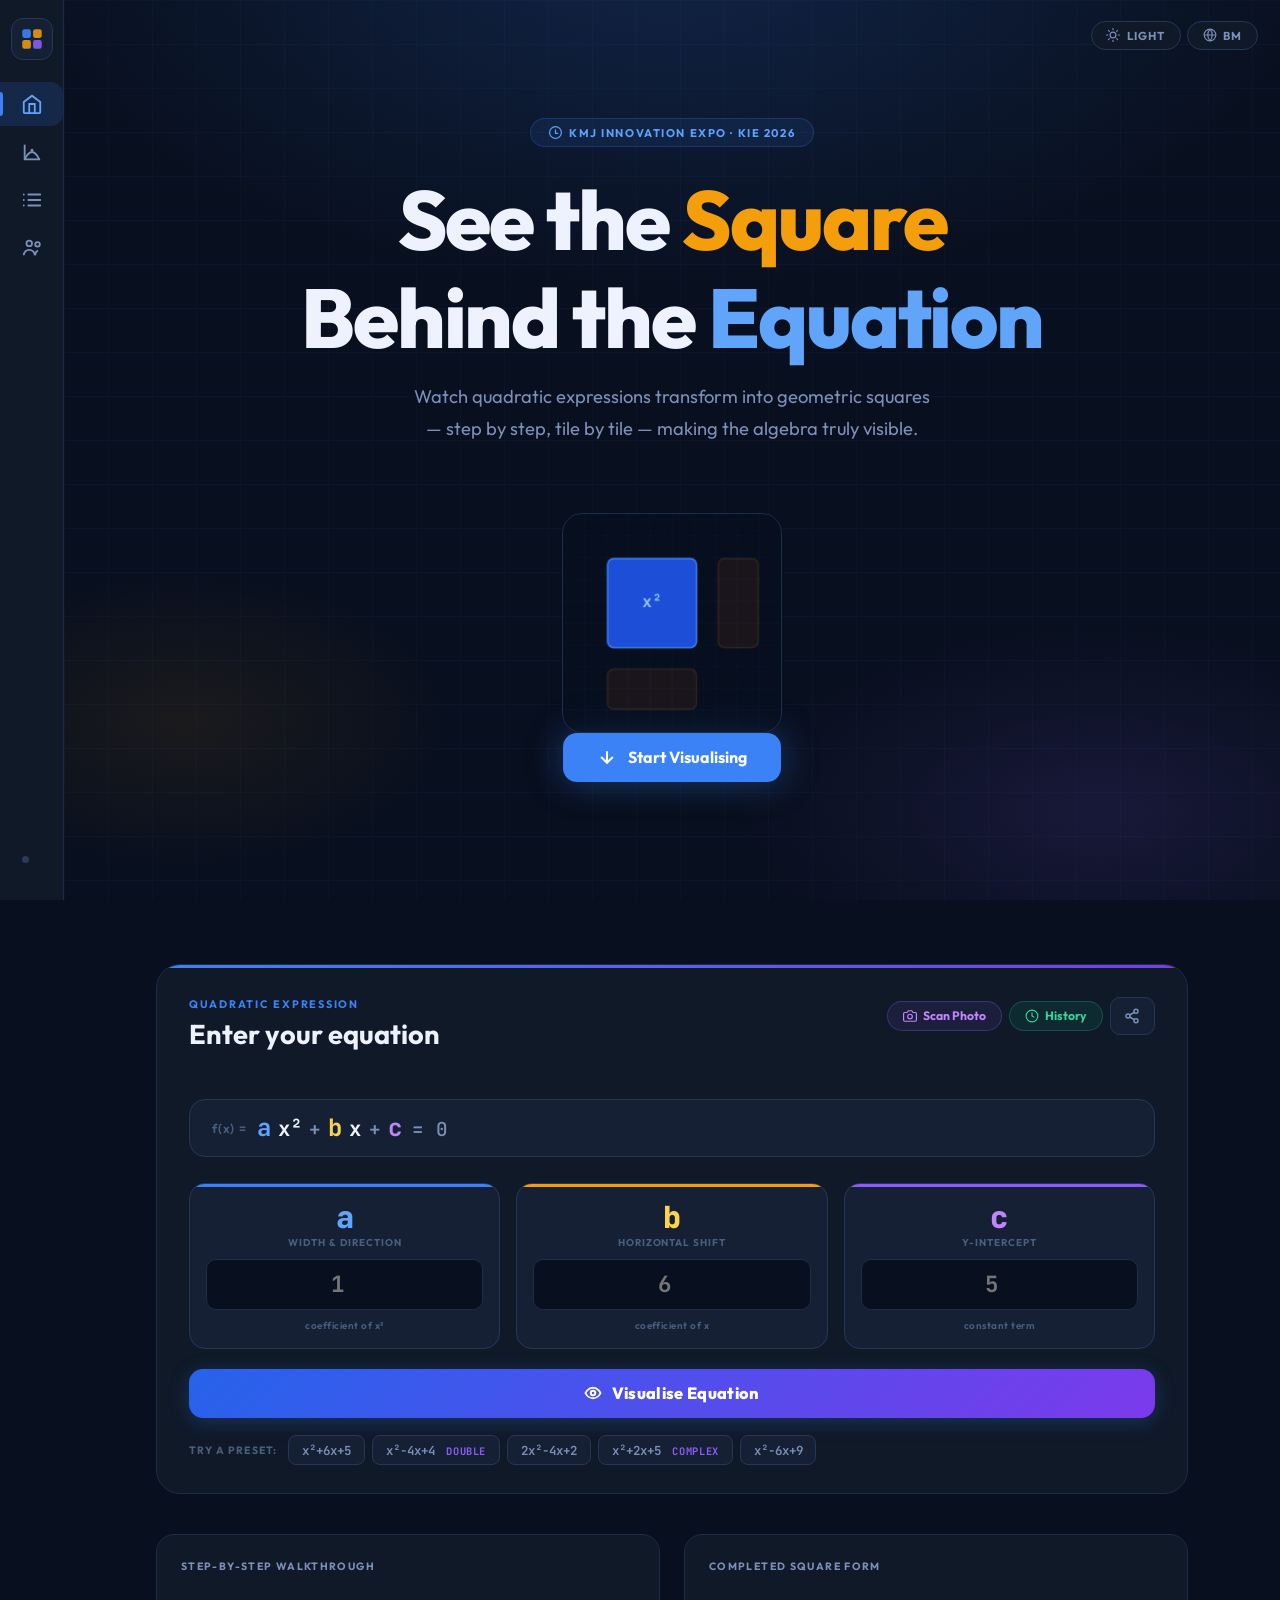
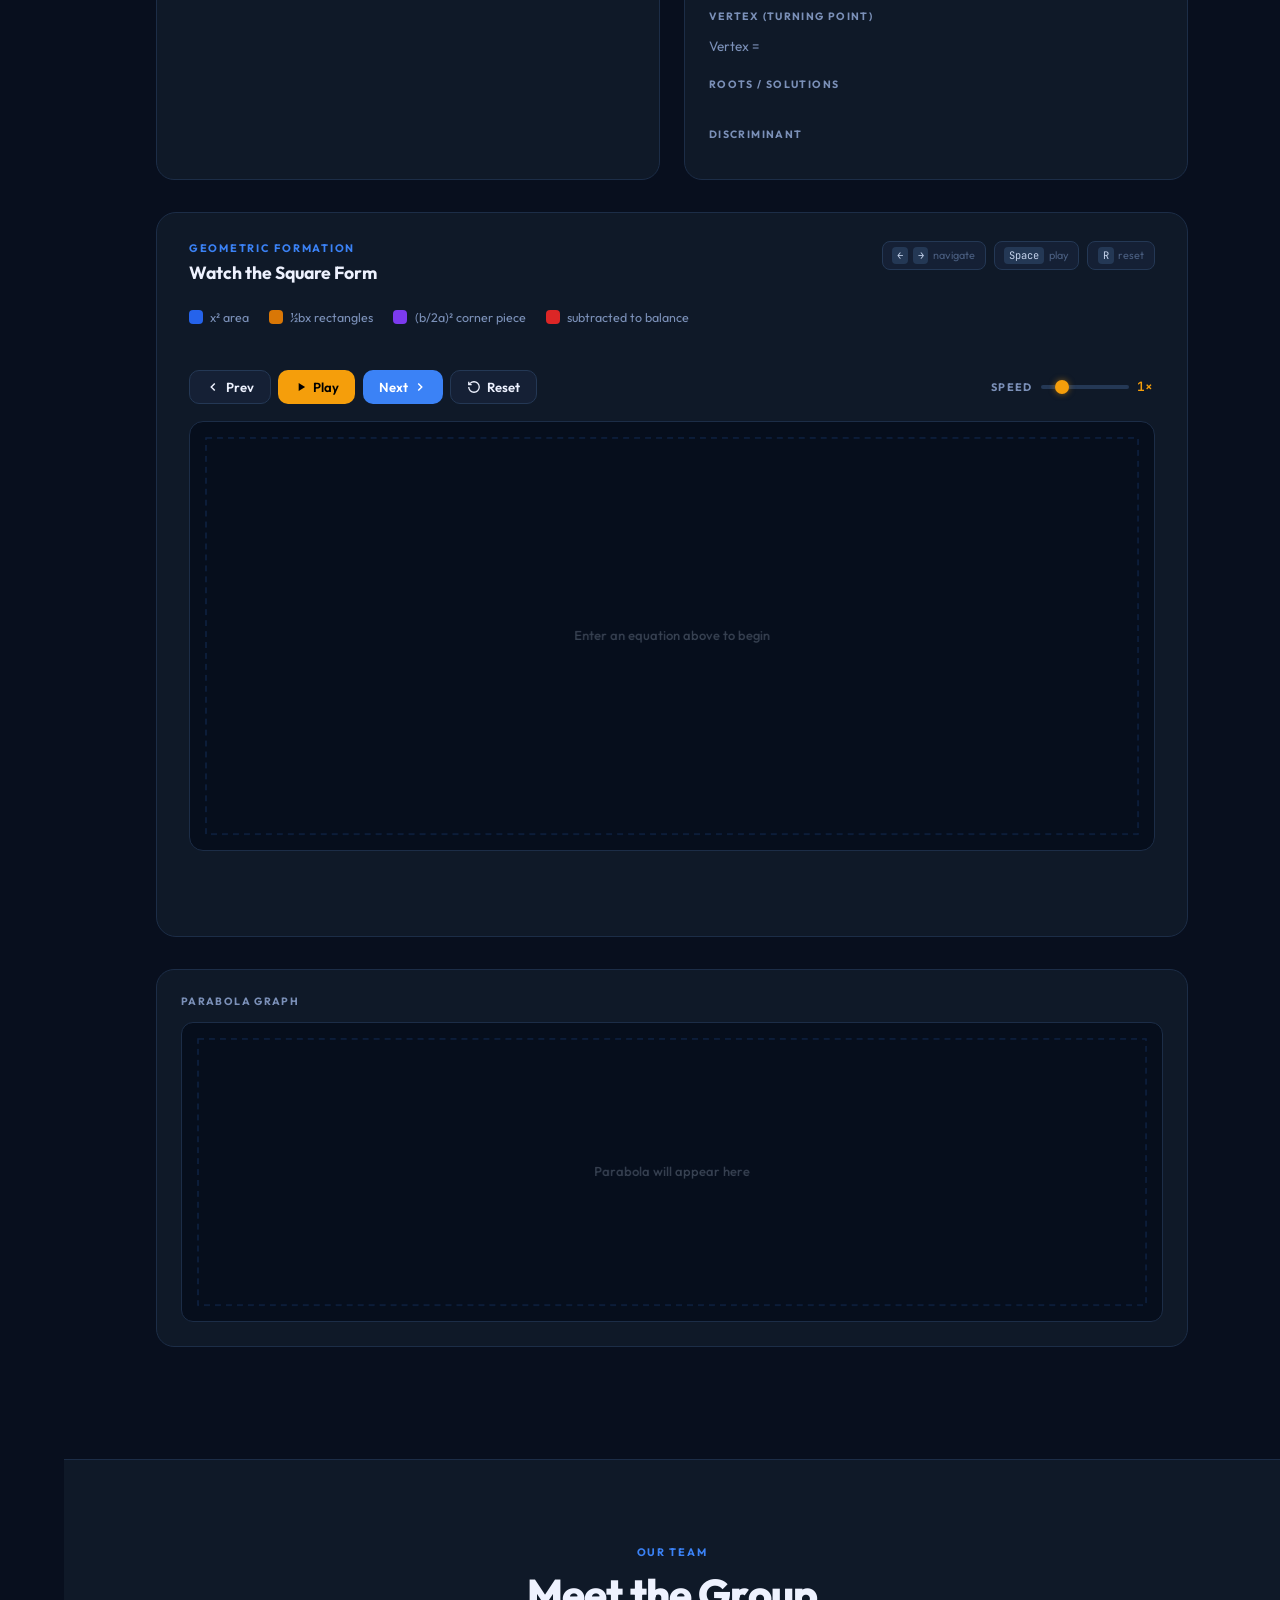
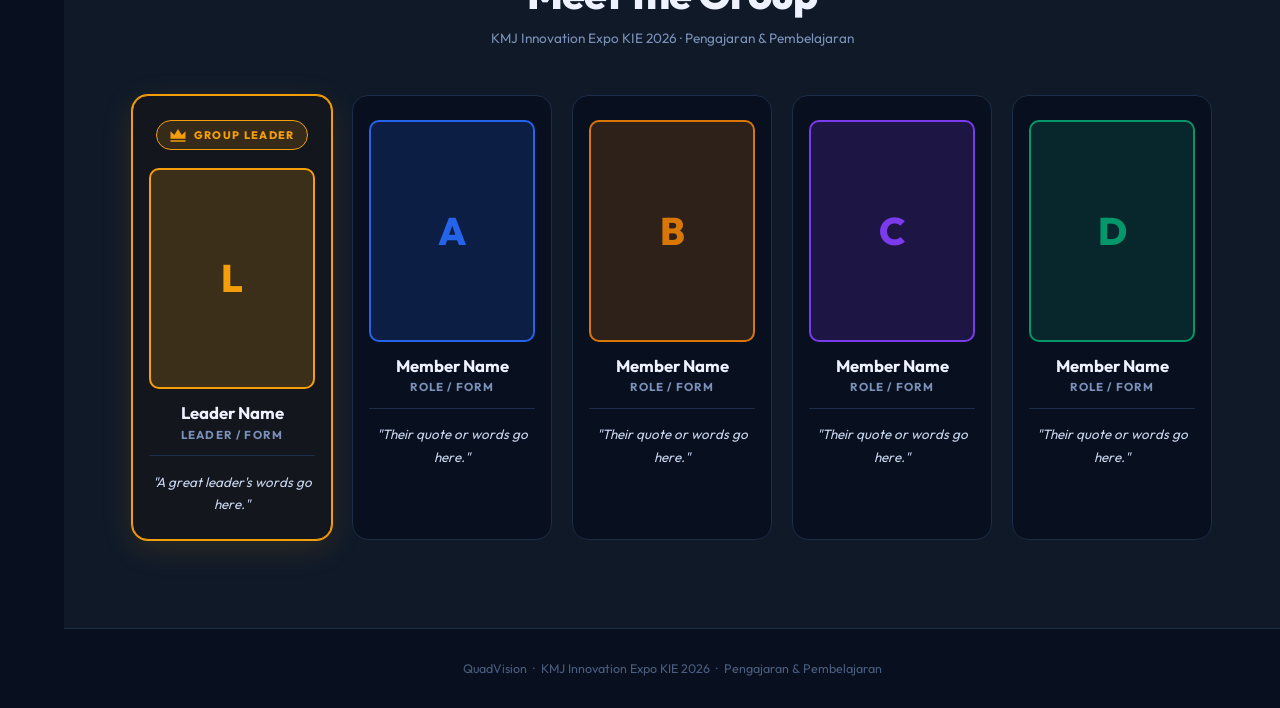
==== index.html @ 90564bf9 "Add files via upload" ====
<!DOCTYPE html>
<html lang="en">
<head>
  <meta charset="UTF-8" />
  <meta name="viewport" content="width=device-width, initial-scale=1.0" />
  <title>QuadVision – Completing the Square</title>
  <link rel="icon" href="images/favicon.svg" />
  <link rel="preconnect" href="https://fonts.googleapis.com" />
  <link rel="preconnect" href="https://fonts.gstatic.com" crossorigin />
  <link href="https://fonts.googleapis.com/css2?family=Outfit:wght@300;400;500;600;700;800&family=JetBrains+Mono:wght@400;600&display=swap" rel="stylesheet" />
  <link rel="stylesheet" href="style.css" />
</head>
<body>

  <!-- SIDEBAR -->
  <nav class="sidebar" id="sidebar">
    <div class="sidebar-brand">
      <svg viewBox="0 0 24 24" fill="none" width="26" height="26">
        <rect x="3" y="3" width="8" height="8" rx="2" fill="var(--blue)" opacity=".9"/>
        <rect x="13" y="3" width="8" height="8" rx="2" fill="var(--amber)" opacity=".85"/>
        <rect x="3" y="13" width="8" height="8" rx="2" fill="var(--amber)" opacity=".85"/>
        <rect x="13" y="13" width="8" height="8" rx="2" fill="var(--purple)" opacity=".9"/>
      </svg>
      <span class="sidebar-brand-name">QuadVision</span>
    </div>
    <ul class="sidebar-nav">
      <li class="sidebar-item active" id="sNav-home" onclick="sidebarScrollTo('hero', this)">
        <svg class="sidebar-icon" viewBox="0 0 24 24" fill="none" stroke="currentColor" stroke-width="2" width="22" height="22"><path d="M3 9.75L12 3l9 6.75V21a1 1 0 01-1 1H4a1 1 0 01-1-1V9.75z"/><path d="M9 22V12h6v10"/></svg>
        <span class="sidebar-label" data-en="Home" data-ms="Laman Utama">Home</span>
      </li>
      <li class="sidebar-item" id="sNav-app" onclick="sidebarScrollTo('appSection', this)">
        <svg class="sidebar-icon" viewBox="0 0 24 24" fill="none" stroke="currentColor" stroke-width="2" width="22" height="22"><path d="M4 20 Q12 4 20 20" stroke-linecap="round"/><circle cx="12" cy="10" r="1.5" fill="currentColor" stroke="none"/><line x1="4" y1="20" x2="20" y2="20"/><line x1="4" y1="4" x2="4" y2="20"/></svg>
        <span class="sidebar-label" data-en="Visualiser" data-ms="Penggambar">Visualiser</span>
      </li>
      <li class="sidebar-item" id="sNav-steps" onclick="sidebarScrollTo('resultsSection', this)">
        <svg class="sidebar-icon" viewBox="0 0 24 24" fill="none" stroke="currentColor" stroke-width="2" width="22" height="22"><path d="M8 6h13M8 12h13M8 18h13M3 6h.01M3 12h.01M3 18h.01" stroke-linecap="round"/></svg>
        <span class="sidebar-label" data-en="Steps" data-ms="Langkah">Steps</span>
      </li>
      <li class="sidebar-item" id="sNav-team" onclick="sidebarScrollTo('teamSection', this)">
        <svg class="sidebar-icon" viewBox="0 0 24 24" fill="none" stroke="currentColor" stroke-width="2" width="22" height="22"><circle cx="9" cy="7" r="3"/><path d="M3 20c0-3.3 2.7-6 6-6s6 2.7 6 6"/><circle cx="18" cy="8" r="2.5"/><path d="M15.5 20c0-2.5 1.1-4.5 3-5.3"/></svg>
        <span class="sidebar-label" data-en="Team" data-ms="Pasukan">Team</span>
      </li>
    </ul>
    <div class="sidebar-bottom">
      <div class="sidebar-kie">
        <span class="sidebar-kie-dot"></span>
        <span class="sidebar-label sidebar-kie-label">KIE 2026</span>
      </div>
    </div>
  </nav>

  <!-- HERO -->
  <section class="hero" id="hero">
    <div class="hero-bg"></div>
    <div class="grid-overlay"></div>

    <span class="hero-badge">
      <svg viewBox="0 0 16 16" fill="currentColor" width="13" height="13"><path d="M8 1.5a6.5 6.5 0 100 13 6.5 6.5 0 000-13zM0 8a8 8 0 1116 0A8 8 0 010 8z"/><path d="M8 4a.75.75 0 01.75.75v3.5h2a.75.75 0 010 1.5H7.25V4.75A.75.75 0 018 4z"/></svg>
      KMJ Innovation Expo &#xB7; KIE 2026
    </span>

    <div class="hero-topbar">
      <button class="hero-topbar-btn" id="themeToggle" onclick="toggleTheme()" title="Toggle theme">
        <svg id="themeIcon" viewBox="0 0 24 24" fill="none" stroke="currentColor" stroke-width="2" width="14" height="14"><circle cx="12" cy="12" r="5"/><path d="M12 1v2M12 21v2M4.22 4.22l1.42 1.42M18.36 18.36l1.42 1.42M1 12h2M21 12h2M4.22 19.78l1.42-1.42M18.36 5.64l1.42-1.42" stroke-linecap="round"/></svg>
        <span id="themeLabel">Light</span>
      </button>
      <button class="hero-topbar-btn lang-toggle" id="langToggle">
        <svg viewBox="0 0 24 24" fill="none" stroke="currentColor" stroke-width="2" width="14" height="14"><path d="M12 2a10 10 0 110 20A10 10 0 0112 2z"/><path d="M2 12h20M12 2a15 15 0 010 20M12 2a15 15 0 000 20"/></svg>
        <span id="langLabel">BM</span>
      </button>
    </div>

    <!-- Title — JS will type this out -->
    <h1 id="heroTitle" aria-label="See the Square Behind the Equation">
      <span class="hero-line">See the <span class="accent" id="heroWord1">Square</span></span>
      <span class="hero-line hero-line-2">Behind the <span class="accent2" id="heroWord2">Equation</span></span>
    </h1>

    <p id="heroPara" data-en="Watch quadratic expressions transform into geometric squares — step by step, tile by tile — making the algebra truly visible." data-ms="Saksikan ungkapan kuadratik berubah menjadi segiempat geometri — langkah demi langkah, jubin demi jubin — menjadikan algebra benar-benar kelihatan.">Watch quadratic expressions transform into geometric squares — step by step, tile by tile — making the algebra truly visible.</p>

    <canvas id="heroCanvas" aria-hidden="true"></canvas>

    <button class="hero-cta" onclick="document.getElementById('appSection').scrollIntoView({behavior:'smooth'})">
      <svg viewBox="0 0 24 24" fill="none" stroke="currentColor" stroke-width="2.5" width="20" height="20"><path d="M12 5v14M5 12l7 7 7-7"/></svg>
      <span data-en="Start Visualising" data-ms="Mula Menggambar">Start Visualising</span>
    </button>
  </section>

  <!-- APP -->
  <main class="app" id="appSection">

    <!-- INPUT PANEL -->
    <div class="input-panel reveal" id="inputPanel">

      <!-- top row: label + action buttons -->
      <div class="ip-toprow">
        <div>
          <div class="section-label" data-en="Quadratic Expression" data-ms="Ungkapan Kuadratik">Quadratic Expression</div>
          <div class="section-title" data-en="Enter your equation" data-ms="Masukkan persamaan anda">Enter your equation</div>
        </div>
        <div class="ip-toprow-btns">
          <button class="ip-scan-btn" id="scanPhotoBtn" onclick="togglePhotoSection()" title="Scan equation from a photo">
            <svg viewBox="0 0 24 24" fill="none" stroke="currentColor" stroke-width="2" width="14" height="14"><path d="M23 19a2 2 0 01-2 2H3a2 2 0 01-2-2V8a2 2 0 012-2h4l2-3h6l2 3h4a2 2 0 012 2z"/><circle cx="12" cy="13" r="4"/></svg>
            <span data-en="Scan Photo" data-ms="Imbas Foto">Scan Photo</span>
          </button>
          <button class="ip-hist-btn" id="historyBtn" onclick="toggleHistoryPanel()" title="View equation history">
            <svg viewBox="0 0 24 24" fill="none" stroke="currentColor" stroke-width="2" width="14" height="14"><circle cx="12" cy="12" r="10"/><polyline points="12 6 12 12 16 14"/></svg>
            <span data-en="History" data-ms="Sejarah">History</span>
          </button>
          <button class="btn-share" id="btnShare" title="Share equation">
            <svg viewBox="0 0 24 24" fill="none" stroke="currentColor" stroke-width="2.2" width="16" height="16"><circle cx="18" cy="5" r="3"/><circle cx="6" cy="12" r="3"/><circle cx="18" cy="19" r="3"/><line x1="8.59" y1="13.51" x2="15.42" y2="17.49"/><line x1="15.41" y1="6.51" x2="8.59" y2="10.49"/></svg>
          </button>
        </div>
      </div>

      <!-- live equation display -->
      <div class="eq-live">
        <span class="eq-live-label">f(x) =</span>
        <span class="eq-val-a" id="eqValA">a</span><span class="eq-mono">x&#xB2;</span>
        <span class="eq-op" id="eqOpB">+</span>
        <span class="eq-val-b" id="eqValB">b</span><span class="eq-mono">x</span>
        <span class="eq-op" id="eqOpC">+</span>
        <span class="eq-val-c" id="eqValC">c</span>
        <span class="eq-live-zero">= 0</span>
      </div>

      <!-- three coefficient cards -->
      <div class="coeff-cards">

        <div class="coeff-card coeff-card-a">
          <div class="cc-top">
            <span class="cc-letter">a</span>
            <span class="cc-role" data-en="Width &amp; direction" data-ms="Lebar &amp; arah">Width &amp; direction</span>
          </div>
          <input type="number" id="coeff-a" placeholder="1" step="1" min="-20" max="20" />
          <div class="cc-term">coefficient of x&#xB2;</div>
        </div>

        <div class="coeff-card coeff-card-b">
          <div class="cc-top">
            <span class="cc-letter">b</span>
            <span class="cc-role" data-en="Horizontal shift" data-ms="Anjakan mendatar">Horizontal shift</span>
          </div>
          <input type="number" id="coeff-b" placeholder="6" step="1" min="-20" max="20" />
          <div class="cc-term">coefficient of x</div>
        </div>

        <div class="coeff-card coeff-card-c">
          <div class="cc-top">
            <span class="cc-letter">c</span>
            <span class="cc-role" data-en="Y-intercept" data-ms="Pintasan-y">Y-intercept</span>
          </div>
          <input type="number" id="coeff-c" placeholder="5" step="1" min="-50" max="50" />
          <div class="cc-term">constant term</div>
        </div>

      </div>

      <!-- photo scan section (toggled) -->
      <div class="photo-section hidden" id="photoSection">
        <div class="photo-or">
          <div class="photo-or-line"></div>
          <span data-en="or scan from a photo" data-ms="atau imbas dari foto">or scan from a photo</span>
          <div class="photo-or-line"></div>
        </div>

        <div class="photo-zone" id="photoZone">
          <input type="file" id="photoFileInput" accept="image/*" style="display:none">

          <!-- idle -->
          <div class="pz-idle" id="pzIdle">
            <svg class="pz-cam-icon" viewBox="0 0 24 24" fill="none" stroke="currentColor" stroke-width="1.4" width="40" height="40">
              <path d="M23 19a2 2 0 01-2 2H3a2 2 0 01-2-2V8a2 2 0 012-2h4l2-3h6l2 3h4a2 2 0 012 2z"/>
              <circle cx="12" cy="13" r="4"/>
            </svg>
            <p class="pz-title" data-en="Drop an equation image here" data-ms="Lepaskan imej persamaan di sini">Drop an equation image here</p>
            <p class="pz-sub" data-en="Handwritten or printed — we'll extract the numbers" data-ms="Tulisan tangan atau cetak — kami ekstrak nombor">Handwritten or printed — we'll extract the numbers</p>
            <button class="pz-browse-btn" onclick="document.getElementById('photoFileInput').click()" data-en="Choose a file" data-ms="Pilih fail">Choose a file</button>
            <p class="pz-formats">PNG &middot; JPG &middot; WEBP &middot; max 10 MB</p>
          </div>

          <!-- processing -->
          <div class="pz-processing hidden" id="pzProcessing">
            <img class="pz-thumb" id="pzThumb" src="" alt="equation image">
            <div class="pz-proc-info">
              <div class="pz-spinner"></div>
              <span class="pz-proc-label" id="pzProcLabel">Reading equation&hellip;</span>
              <span class="pz-proc-sub" id="pzProcSub">Loading OCR engine (first use ~10 MB)</span>
            </div>
          </div>

          <!-- done -->
          <div class="pz-done hidden" id="pzDone">
            <img class="pz-thumb" id="pzDoneThumb" src="" alt="equation image">
            <div class="pz-done-info">
              <div class="pz-ocr-label" data-en="Detected text" data-ms="Teks dikesan">Detected text</div>
              <div class="pz-ocr-text" id="pzOcrText"></div>
              <div class="pz-eq-result" id="pzEqResult"></div>
            </div>
            <button class="pz-retry-btn" onclick="resetPhotoZone()">
              <svg viewBox="0 0 24 24" fill="none" stroke="currentColor" stroke-width="2.2" width="13" height="13"><path d="M1 4v6h6"/><path d="M3.51 15a9 9 0 102.13-9.36L1 10"/></svg>
              <span data-en="Try another" data-ms="Cuba lain">Try another</span>
            </button>
          </div>
        </div>
      </div>

      <!-- visualise button -->
      <button class="btn-solve" id="btnSolve">
        <svg viewBox="0 0 24 24" fill="none" stroke="currentColor" stroke-width="2.5" width="18" height="18"><path d="M2 12s3-7 10-7 10 7 10 7-3 7-10 7-10-7-10-7z"/><circle cx="12" cy="12" r="3"/></svg>
        <span data-en="Visualise Equation" data-ms="Gambarkan Persamaan">Visualise Equation</span>
      </button>

      <!-- presets -->
      <div class="presets-row">
        <span class="presets-label" data-en="Try a preset:" data-ms="Cuba pratetap:">Try a preset:</span>
        <div class="preset-chips">
          <button class="preset-btn" data-a="1"  data-b="6"  data-c="5">x&#xB2;+6x+5</button>
          <button class="preset-btn" data-a="1"  data-b="-4" data-c="4">x&#xB2;&#x2212;4x+4 <em>double</em></button>
          <button class="preset-btn" data-a="2"  data-b="-4" data-c="2">2x&#xB2;&#x2212;4x+2</button>
          <button class="preset-btn" data-a="1"  data-b="2"  data-c="5">x&#xB2;+2x+5 <em>complex</em></button>
          <button class="preset-btn" data-a="1"  data-b="-6" data-c="9">x&#xB2;&#x2212;6x+9</button>
        </div>
      </div>

      <div class="banner" id="banner"></div>
      <div class="formula-band" id="liveFormula"></div>
    </div>

    <!-- HISTORY PANEL -->
    <div class="history-panel hidden" id="historyPanel">
      <div class="hist-header">
        <div class="hist-title">
          <svg viewBox="0 0 24 24" fill="none" stroke="currentColor" stroke-width="2" width="16" height="16"><circle cx="12" cy="12" r="10"/><polyline points="12 6 12 12 16 14"/></svg>
          <span data-en="Equation History" data-ms="Sejarah Persamaan">Equation History</span>
        </div>
        <button class="hist-clear-btn" onclick="clearHistory()" data-en="Clear all" data-ms="Padam semua">Clear all</button>
      </div>

      <div class="hist-empty hidden" id="histEmpty">
        <svg viewBox="0 0 24 24" fill="none" stroke="currentColor" stroke-width="1.5" width="32" height="32"><path d="M12 2a10 10 0 110 20A10 10 0 0112 2z"/><path d="M12 8v4l3 3"/></svg>
        <p data-en="No equations studied yet" data-ms="Tiada persamaan dipelajari lagi">No equations studied yet</p>
      </div>

      <div class="hist-list" id="histList"></div>
    </div>

    <!-- RESULTS -->
    <div id="resultsSection">

      <div class="results-grid reveal">
        <div class="card">
          <div class="card-title" data-en="Step-by-step Walkthrough" data-ms="Panduan Langkah demi Langkah">Step-by-step Walkthrough</div>
          <ul class="steps-list" id="stepsList"></ul>
        </div>
        <div class="card summary-card">
          <div>
            <div class="card-title" data-en="Completed Square Form" data-ms="Bentuk Kuasa Dua Sempurna">Completed Square Form</div>
            <div class="formula-band" id="completedForm"></div>
          </div>
          <div>
            <div class="card-title" data-en="Vertex (Turning Point)" data-ms="Bucu (Titik Pusingan)">Vertex (Turning Point)</div>
            <div class="vertex-row">
              <span class="vertex-label" data-en="Vertex =" data-ms="Bucu =">Vertex =</span>
              <span id="vertexVal"></span>
            </div>
          </div>
          <div>
            <div class="card-title" data-en="Roots / Solutions" data-ms="Punca / Penyelesaian">Roots / Solutions</div>
            <div class="roots-box" id="rootsBox"></div>
          </div>
          <div>
            <div class="card-title" data-en="Discriminant" data-ms="Pembeza">Discriminant</div>
            <div class="disc-row" id="discRow"></div>
          </div>
        </div>
      </div>

      <!-- ANIMATION STAGE -->
      <div class="anim-stage-wrap reveal">

        <div class="anim-header">
          <div>
            <div class="section-label" data-en="Geometric Formation" data-ms="Pembentukan Geometri">Geometric Formation</div>
            <div class="anim-stage-title" data-en="Watch the Square Form" data-ms="Perhatikan Segiempat Terbentuk">Watch the Square Form</div>
            <div class="anim-subtitle" id="animSubtitle"></div>
          </div>
          <div class="kbd-hints">
            <span class="kbd-badge"><kbd>&#x2190;</kbd><kbd>&#x2192;</kbd><span class="kbd-desc" data-en="navigate" data-ms="navigasi">navigate</span></span>
            <span class="kbd-badge"><kbd>Space</kbd><span class="kbd-desc" data-en="play" data-ms="main">play</span></span>
            <span class="kbd-badge"><kbd>R</kbd><span class="kbd-desc" data-en="reset" data-ms="tetap semula">reset</span></span>
          </div>
        </div>

        <div class="legend" id="legend">
          <div class="legend-item"><div class="legend-swatch swatch-x2"></div><span data-en="x&#xB2; area" data-ms="kawasan x&#xB2;">x&#xB2; area</span></div>
          <div class="legend-item"><div class="legend-swatch swatch-bx"></div><span data-en="&#xBD;bx rectangles" data-ms="segiempat tepat &#xBD;bx">&#xBD;bx rectangles</span></div>
          <div class="legend-item"><div class="legend-swatch swatch-comp"></div><span data-en="(b/2a)&#xB2; corner piece" data-ms="kepingan sudut (b/2a)&#xB2;">(b/2a)&#xB2; corner piece</span></div>
          <div class="legend-item"><div class="legend-swatch swatch-sub"></div><span data-en="subtracted to balance" data-ms="ditolak untuk mengimbang">subtracted to balance</span></div>
        </div>

        <div class="phase-stepper" id="phaseIndicator"></div>

        <div class="anim-controls-bar">
          <div class="anim-controls">
            <button class="btn-anim btn-prev" id="btnPrev">
              <svg viewBox="0 0 24 24" fill="none" stroke="currentColor" stroke-width="2.5" width="14" height="14"><path d="M15 18l-6-6 6-6"/></svg>
              <span data-en="Prev" data-ms="Sebelum">Prev</span>
            </button>
            <button class="btn-anim btn-play" id="btnPlay">
              <svg viewBox="0 0 24 24" fill="currentColor" width="14" height="14"><path d="M8 5v14l11-7z"/></svg>
              <span id="playLabel" data-en="Play" data-ms="Main">Play</span>
            </button>
            <button class="btn-anim btn-next" id="btnNext">
              <span data-en="Next" data-ms="Seterus">Next</span>
              <svg viewBox="0 0 24 24" fill="none" stroke="currentColor" stroke-width="2.5" width="14" height="14"><path d="M9 18l6-6-6-6"/></svg>
            </button>
            <button class="btn-anim btn-reset" id="btnReset">
              <svg viewBox="0 0 24 24" fill="none" stroke="currentColor" stroke-width="2.2" width="14" height="14"><path d="M3 12a9 9 0 1 0 9-9 9.75 9.75 0 0 0-6.74 2.74L3 8"/><path d="M3 3v5h5"/></svg>
              <span data-en="Reset" data-ms="Tetap Semula">Reset</span>
            </button>
          </div>
          <label class="speed-control">
            <span class="speed-label" data-en="Speed" data-ms="Kelajuan">Speed</span>
            <input type="range" id="speedSlider" min="0.5" max="3" step="0.5" value="1" class="speed-slider" />
            <span class="speed-val" id="speedVal">1&#xD7;</span>
          </label>
        </div>

        <canvas id="animCanvas"></canvas>

        <div class="completion-badge hidden" id="completionBadge">
          <svg viewBox="0 0 24 24" fill="currentColor" width="17" height="17"><path d="M12 2l3.09 6.26L22 9.27l-5 4.87 1.18 6.88L12 17.77l-6.18 3.25L7 14.14 2 9.27l6.91-1.01L12 2z"/></svg>
          <span><span data-en="Square complete! Vertex at" data-ms="Segiempat lengkap! Bucu pada">Square complete! Vertex at</span> <strong id="badgeVertex"></strong></span>
        </div>

        <div class="phase-caption" id="phaseCaption"></div>

      </div>

      <!-- PARABOLA GRAPH -->
      <div class="card reveal graph-card">
        <div class="card-title" data-en="Parabola Graph" data-ms="Graf Parabola">Parabola Graph</div>
        <canvas id="graphCanvas"></canvas>
      </div>

      <!-- QUIZ SECTION (populated by JS when animation completes) -->
      <div class="quiz-card card reveal hidden" id="quizSection">
        <div class="quiz-header">
          <svg viewBox="0 0 24 24" fill="none" stroke="currentColor" stroke-width="2" width="20" height="20"><path d="M9 12l2 2 4-4m5.618-4.016A11.955 11.955 0 0112 2.944a11.955 11.955 0 01-8.618 3.04A12.02 12.02 0 003 9c0 5.591 3.824 10.29 9 11.622 5.176-1.332 9-6.03 9-11.622 0-1.042-.133-2.052-.382-3.016z"/></svg>
          <span class="card-title" id="quizCardTitle" data-en="Test Your Understanding" data-ms="Uji Kefahaman Anda">Test Your Understanding</span>
        </div>
        <div class="quiz-questions" id="quizQuestions"></div>
        <div class="quiz-result hidden" id="quizResult">
          <div class="quiz-score-badge" id="quizScoreBadge"></div>
          <div class="quiz-result-msg" id="quizResultMsg"></div>
          <button class="quiz-retry" id="quizRetry">
            <span data-en="Try Again" data-ms="Cuba Lagi">Try Again</span>
          </button>
        </div>
      </div>

    </div><!-- /resultsSection -->

  </main>

  <!-- TEAM SECTION -->
  <section class="team-section" id="teamSection">
    <div class="team-inner">
      <div class="team-header">
        <span class="section-label" data-en="Our Team" data-ms="Pasukan Kami">Our Team</span>
        <h2 class="team-title" data-en="Meet the Group" data-ms="Kenali Kumpulan">Meet the Group</h2>
        <p class="team-sub">KMJ Innovation Expo KIE 2026 &#xB7; Pengajaran &amp; Pembelajaran</p>
      </div>
      <div class="team-grid">

        <!-- LEADER card — first slot, special gold styling -->
        <div class="member-card leader-card">
          <div class="leader-crown">
            <svg viewBox="0 0 24 24" fill="currentColor" width="18" height="18"><path d="M2 19h20v2H2zM2 7l5 5 5-8 5 8 5-5v10H2V7z"/></svg>
            <span data-en="Group Leader" data-ms="Ketua Kumpulan">Group Leader</span>
          </div>
          <div class="member-avatar" style="--av-color:#F59E0B">
            <span class="avatar-initials">L</span>
          </div>
          <div class="member-info">
            <div class="member-name" data-en="Leader Name" data-ms="Nama Ketua">Leader Name</div>
            <div class="member-role" data-en="Leader / Form" data-ms="Ketua / Tingkatan">Leader / Form</div>
          </div>
          <div class="member-quote">"<span data-en="A great leader's words go here." data-ms="Kata-kata pemimpin yang hebat di sini.">A great leader's words go here.</span>"</div>
        </div>

        <div class="member-card">
          <div class="member-avatar" style="--av-color:#2563EB">
            <span class="avatar-initials">A</span>
          </div>
          <div class="member-info">
            <div class="member-name" data-en="Member Name" data-ms="Nama Ahli">Member Name</div>
            <div class="member-role" data-en="Role / Form" data-ms="Peranan / Tingkatan">Role / Form</div>
          </div>
          <div class="member-quote">"<span data-en="Their quote or words go here." data-ms="Kata-kata mereka di sini.">Their quote or words go here.</span>"</div>
        </div>

        <div class="member-card">
          <div class="member-avatar" style="--av-color:#D97706">
            <span class="avatar-initials">B</span>
          </div>
          <div class="member-info">
            <div class="member-name" data-en="Member Name" data-ms="Nama Ahli">Member Name</div>
            <div class="member-role" data-en="Role / Form" data-ms="Peranan / Tingkatan">Role / Form</div>
          </div>
          <div class="member-quote">"<span data-en="Their quote or words go here." data-ms="Kata-kata mereka di sini.">Their quote or words go here.</span>"</div>
        </div>

        <div class="member-card">
          <div class="member-avatar" style="--av-color:#7C3AED">
            <span class="avatar-initials">C</span>
          </div>
          <div class="member-info">
            <div class="member-name" data-en="Member Name" data-ms="Nama Ahli">Member Name</div>
            <div class="member-role" data-en="Role / Form" data-ms="Peranan / Tingkatan">Role / Form</div>
          </div>
          <div class="member-quote">"<span data-en="Their quote or words go here." data-ms="Kata-kata mereka di sini.">Their quote or words go here.</span>"</div>
        </div>

        <div class="member-card">
          <div class="member-avatar" style="--av-color:#059669">
            <span class="avatar-initials">D</span>
          </div>
          <div class="member-info">
            <div class="member-name" data-en="Member Name" data-ms="Nama Ahli">Member Name</div>
            <div class="member-role" data-en="Role / Form" data-ms="Peranan / Tingkatan">Role / Form</div>
          </div>
          <div class="member-quote">"<span data-en="Their quote or words go here." data-ms="Kata-kata mereka di sini.">Their quote or words go here.</span>"</div>
        </div>

      </div>
    </div>
  </section>

  <footer>
    QuadVision &nbsp;&#xB7;&nbsp; KMJ Innovation Expo KIE 2026 &nbsp;&#xB7;&nbsp; Pengajaran &amp; Pembelajaran
  </footer>

  <div class="share-toast" id="shareToast">
    <svg viewBox="0 0 24 24" fill="none" stroke="currentColor" stroke-width="2.5" width="15" height="15"><path d="M20 6L9 17l-5-5"/></svg>
    <span data-en="Link copied!" data-ms="Pautan disalin!">Link copied!</span>
  </div>

  <script src="main.js"></script>
</body>
</html>
---- style.css ----
/* ═══════════════════════════════════════════════════════════
   QuadVision – style.css
   KMJ Innovation Expo KIE 2026
   ═══════════════════════════════════════════════════════════ */

:root {
  --bg:          #080F1E;
  --surface:     #0F1928;
  --surface2:    #152035;
  --border:      #1C2D47;
  --border2:     #243855;
  --blue:        #3B82F6;
  --blue-light:  #60A5FA;
  --blue-dim:    rgba(59,130,246,0.15);
  --amber:       #F59E0B;
  --amber-light: #FCD34D;
  --amber-dim:   rgba(245,158,11,0.12);
  --green:       #10B981;
  --green-light: #34D399;
  --purple:      #8B5CF6;
  --purple-light:#A78BFA;
  --red:         #EF4444;
  --text:        #EEF2FF;
  --text-dim:    #C7D5EE;
  --muted:       #7B90B8;
  --muted2:      #4A5E80;

  /* tile colours */
  --tile-x2:    #2563EB;
  --tile-x2-hi: #3B82F6;
  --tile-bx:    #D97706;
  --tile-bx-hi: #F59E0B;
  --tile-comp:  #7C3AED;
  --tile-comp-hi:#8B5CF6;
  --tile-sub:   #DC2626;
  --tile-sub-hi:#EF4444;
}

*, *::before, *::after { box-sizing: border-box; margin: 0; padding: 0; }

html { scroll-behavior: smooth; }

body {
  font-family: 'Outfit', sans-serif;
  background: var(--bg);
  color: var(--text);
  min-height: 100vh;
  overflow-x: hidden;
}

/* ─────────────────────── HERO ─────────────────────── */
.hero {
  position: relative;
  min-height: 100vh;
  display: flex;
  flex-direction: column;
  align-items: center;
  justify-content: center;
  text-align: center;
  padding: 2rem 1.5rem;
  overflow: hidden;
}

.hero-bg {
  position: absolute; inset: 0; pointer-events: none;
  background:
    radial-gradient(ellipse 80% 55% at 50% -5%,  rgba(59,130,246,0.18) 0%, transparent 70%),
    radial-gradient(ellipse 50% 35% at 85% 90%, rgba(139,92,246,0.12) 0%, transparent 60%),
    radial-gradient(ellipse 40% 30% at 10% 80%, rgba(245,158,11,0.08) 0%, transparent 55%);
}

.grid-overlay {
  position: absolute; inset: 0; pointer-events: none;
  background-image:
    linear-gradient(rgba(59,130,246,0.045) 1px, transparent 1px),
    linear-gradient(90deg, rgba(59,130,246,0.045) 1px, transparent 1px);
  background-size: 44px 44px;
}

.hero-badge {
  display: inline-flex; align-items: center; gap: .45rem;
  font-size: .7rem; font-weight: 700; letter-spacing: .14em; text-transform: uppercase;
  color: var(--blue-light);
  background: rgba(59,130,246,0.1);
  border: 1px solid rgba(59,130,246,0.22);
  border-radius: 999px;
  padding: .4rem 1.1rem;
  margin-bottom: 1.75rem;
}

.hero h1 {
  font-size: clamp(2.6rem, 7.5vw, 5.2rem);
  font-weight: 800; line-height: 1.05; letter-spacing: -0.025em;
  margin-bottom: 1.1rem;
}

.hero h1 .accent  { color: var(--amber); }
.hero h1 .accent2 { color: var(--blue-light); }

.hero p {
  font-size: clamp(.95rem, 2vw, 1.15rem);
  color: var(--muted); max-width: 520px; line-height: 1.75;
  margin-bottom: 2.75rem;
}

.hero-cta {
  display: inline-flex; align-items: center; gap: .7rem;
  background: var(--blue); color: #fff;
  font-family: 'Outfit', sans-serif; font-size: 1rem; font-weight: 700;
  padding: .9rem 2.1rem; border-radius: 14px; border: none; cursor: pointer;
  box-shadow: 0 0 36px rgba(59,130,246,0.38);
  transition: transform .2s, box-shadow .2s;
}
.hero-cta:hover { transform: translateY(-3px); box-shadow: 0 0 52px rgba(59,130,246,0.55); }

/* floating equations */
.float-eq {
  position: absolute;
  font-family: 'JetBrains Mono', monospace;
  font-size: .78rem;
  color: rgba(59,130,246,0.18);
  pointer-events: none;
  user-select: none;
  animation: floatUp linear infinite;
}

@keyframes floatUp {
  0%   { transform: translateY(0) rotate(0deg);   opacity: 0; }
  8%   { opacity: 1; }
  88%  { opacity: 0.4; }
  100% { transform: translateY(-110vh) rotate(18deg); opacity: 0; }
}

/* ─────────────────────── LAYOUT ─────────────────────── */
.app {
  max-width: 1080px;
  margin: 0 auto;
  padding: 4rem 1.5rem 7rem;
}

.hidden { display: none !important; }

.section-label {
  font-size: .68rem; font-weight: 700; letter-spacing: .16em; text-transform: uppercase;
  color: var(--blue); margin-bottom: .4rem;
}

.section-title {
  font-size: 1.7rem; font-weight: 700; margin-bottom: 1.5rem;
}

/* ─────────────────────── INPUT PANEL ─────────────────────── */
.input-panel {
  background: var(--surface);
  border: 1px solid var(--border);
  border-radius: 24px;
  padding: 2rem 2rem 1.75rem;
  margin-bottom: 2.5rem;
  position: relative;
  overflow: hidden;
}
.input-panel::before {
  content: '';
  position: absolute; top: 0; left: 0; right: 0; height: 3px;
  background: linear-gradient(90deg, var(--blue) 0%, #7C3AED 50%, var(--blue) 100%);
  background-size: 200% 100%;
  animation: gradShift 4s linear infinite;
}
@keyframes gradShift { 0%{background-position:0% 0%} 100%{background-position:200% 0%} }

.ip-toprow {
  display: flex; align-items: flex-start; justify-content: space-between;
  gap: .8rem;
  margin-bottom: 1.5rem;
}
.ip-toprow-btns {
  display: flex; align-items: center; gap: .45rem; flex-shrink: 0;
}
.ip-scan-btn {
  display: inline-flex; align-items: center; gap: .38rem;
  font-family: 'Outfit', sans-serif; font-size: .76rem; font-weight: 700;
  color: #C084FC;
  background: color-mix(in srgb, #8B5CF6 10%, transparent);
  border: 1px solid rgba(139,92,246,0.3);
  border-radius: 999px; padding: .4rem .95rem;
  cursor: pointer; white-space: nowrap;
  transition: color .2s, border-color .2s, background .2s;
}
.ip-scan-btn:hover,
.ip-scan-btn.active { color: #fff; background: #7C3AED; border-color: #7C3AED; }

.ip-hist-btn {
  display: inline-flex; align-items: center; gap: .38rem;
  font-family: 'Outfit', sans-serif; font-size: .76rem; font-weight: 700;
  color: #34D399;
  background: color-mix(in srgb, #10B981 10%, transparent);
  border: 1px solid rgba(16,185,129,0.3);
  border-radius: 999px; padding: .4rem .95rem;
  cursor: pointer; white-space: nowrap;
  transition: color .2s, border-color .2s, background .2s;
}
.ip-hist-btn:hover,
.ip-hist-btn.active { color: #fff; background: #059669; border-color: #059669; }

/* ── live equation display ─────────────────── */
.eq-live {
  display: flex; align-items: baseline; gap: .45rem; flex-wrap: wrap;
  background: var(--surface2);
  border: 1px solid var(--border2);
  border-radius: 16px;
  padding: 1rem 1.4rem;
  margin-bottom: 1.6rem;
  font-family: 'JetBrains Mono', monospace;
  font-size: 1.5rem; font-weight: 700;
  line-height: 1;
}
.eq-live-label {
  font-size: .8rem; font-weight: 600; letter-spacing: .05em;
  color: var(--muted2); font-family: 'Outfit', sans-serif;
  align-self: center; margin-right: .2rem;
}
.eq-val-a { color: #60A5FA; transition: color .2s; }
.eq-val-b { color: #FCD34D; transition: color .2s; }
.eq-val-c { color: #C084FC; transition: color .2s; }
.eq-val-a.eq-placeholder,
.eq-val-b.eq-placeholder,
.eq-val-c.eq-placeholder { color: var(--muted2); font-style: italic; }
.eq-mono { color: var(--text); font-size: 1.3rem; }
.eq-op { color: var(--muted); font-size: 1.2rem; font-weight: 500; }
.eq-live-zero { color: var(--muted); font-size: 1.2rem; font-weight: 500; margin-left: .2rem; }

/* ── coefficient cards ─────────────────────── */
.coeff-cards {
  display: grid; grid-template-columns: repeat(3, 1fr); gap: 1rem;
  margin-bottom: 1.25rem;
}

.coeff-card {
  display: flex; flex-direction: column; align-items: center; gap: .6rem;
  background: var(--surface2);
  border: 1.5px solid var(--border2);
  border-radius: 16px;
  padding: 1.1rem 1rem 1rem;
  transition: border-color .2s, box-shadow .2s;
  position: relative; overflow: hidden;
}
.coeff-card::after {
  content: '';
  position: absolute; top: 0; left: 0; right: 0; height: 3px;
  border-radius: 16px 16px 0 0;
  transition: opacity .2s;
}
.coeff-card-a::after { background: #3B82F6; }
.coeff-card-b::after { background: #F59E0B; }
.coeff-card-c::after { background: #8B5CF6; }

.coeff-card-a:has(input:focus) { border-color: #3B82F6; box-shadow: 0 0 0 3px rgba(59,130,246,0.15); }
.coeff-card-b:has(input:focus) { border-color: #F59E0B; box-shadow: 0 0 0 3px rgba(245,158,11,0.15); }
.coeff-card-c:has(input:focus) { border-color: #8B5CF6; box-shadow: 0 0 0 3px rgba(139,92,246,0.15); }

.cc-top {
  display: flex; flex-direction: column; align-items: center; gap: .25rem;
  width: 100%;
}
.cc-letter {
  font-family: 'JetBrains Mono', monospace;
  font-size: 1.9rem; font-weight: 800; line-height: 1;
}
.coeff-card-a .cc-letter { color: #60A5FA; }
.coeff-card-b .cc-letter { color: #FCD34D; }
.coeff-card-c .cc-letter { color: #C084FC; }

.cc-role {
  font-size: .62rem; font-weight: 700; letter-spacing: .1em;
  text-transform: uppercase; color: var(--muted2);
  text-align: center;
}

.coeff-card input {
  width: 100%;
  font-family: 'JetBrains Mono', monospace;
  font-size: 1.4rem; font-weight: 700; text-align: center;
  background: var(--bg);
  border: 1.5px solid var(--border);
  border-radius: 10px;
  color: var(--text);
  padding: .6rem .4rem;
  outline: none;
  transition: border-color .2s;
}
.coeff-card input:focus { border-color: transparent; }

.cc-term {
  font-size: .62rem; font-weight: 600; letter-spacing: .05em;
  color: var(--muted2); text-align: center;
  text-transform: none;
}

/* ── visualise button ─────────────────────── */
.btn-solve {
  width: 100%;
  display: flex; align-items: center; justify-content: center; gap: .6rem;
  font-family: 'Outfit', sans-serif; font-size: 1.02rem; font-weight: 800;
  background: linear-gradient(135deg, #2563EB 0%, #7C3AED 100%);
  color: #fff;
  border: none; border-radius: 14px;
  padding: .88rem 2rem;
  cursor: pointer; letter-spacing: .02em;
  transition: opacity .2s, transform .18s, box-shadow .2s;
  box-shadow: 0 4px 20px rgba(59,130,246,0.25);
  margin-bottom: 1.1rem;
}
.btn-solve:hover {
  opacity: .9;
  transform: translateY(-2px);
  box-shadow: 0 8px 28px rgba(59,130,246,0.4);
}

/* banners */
.banner {
  margin-top: 1.1rem; padding: .7rem 1.1rem;
  border-radius: 10px; font-size: .88rem; display: none;
}
.banner.show { display: block; }
.banner.warn { background: var(--amber-dim); border: 1px solid rgba(245,158,11,0.3); color: var(--amber-light); }
.banner.err  { background: rgba(239,68,68,0.1); border: 1px solid rgba(239,68,68,0.3); color: #FCA5A5; }
.banner.info { background: var(--blue-dim);  border: 1px solid rgba(59,130,246,0.25); color: var(--blue-light); }

/* formula band */
.formula-band {
  margin-top: 1rem; padding: .9rem 1.3rem;
  background: var(--surface2);
  border: 1px solid var(--border);
  border-radius: 12px;
  font-family: 'JetBrains Mono', monospace;
  font-size: 1rem; color: var(--blue-light);
  word-break: break-all;
  display: none;
}
.formula-band.show { display: block; }

/* ─────────────────────── RESULTS GRID ─────────────────────── */
.results-grid {
  display: grid;
  grid-template-columns: 1fr 1fr;
  gap: 1.5rem;
  margin-bottom: 2rem;
}
@media (max-width: 680px) { .results-grid { grid-template-columns: 1fr; } }
@media (max-width: 580px) { .coeff-cards { grid-template-columns: 1fr; } .eq-live { font-size: 1.15rem; } }

.card {
  background: var(--surface);
  border: 1px solid var(--border);
  border-radius: 18px;
  padding: 1.5rem;
}

.card-title {
  font-size: .66rem; font-weight: 700; letter-spacing: .13em; text-transform: uppercase;
  color: var(--muted); margin-bottom: .85rem;
}

.summary-card { display: flex; flex-direction: column; gap: 1.4rem; }

/* steps */
.steps-list { list-style: none; display: flex; flex-direction: column; gap: .9rem; }

.step-item {
  display: flex; gap: .85rem; align-items: flex-start;
  opacity: 0; transform: translateX(-18px);
  transition: opacity .4s ease, transform .4s ease;
}
.step-item.visible { opacity: 1; transform: none; }

.step-num {
  flex-shrink: 0; width: 26px; height: 26px; border-radius: 50%;
  background: rgba(59,130,246,0.12); border: 1.5px solid var(--blue);
  display: flex; align-items: center; justify-content: center;
  font-size: .72rem; font-weight: 700; color: var(--blue);
}

.step-text { font-size: .88rem; line-height: 1.65; color: var(--text-dim); }
.step-text .hl-b  { color: var(--blue-light);   font-family: 'JetBrains Mono', monospace; font-size: .84em; }
.step-text .hl-a  { color: var(--amber);         font-family: 'JetBrains Mono', monospace; font-size: .84em; }
.step-text .hl-g  { color: var(--green-light);   font-family: 'JetBrains Mono', monospace; font-size: .84em; }
.step-text .hl-p  { color: var(--purple-light);  font-family: 'JetBrains Mono', monospace; font-size: .84em; }

/* vertex */
.vertex-row { display: flex; align-items: center; gap: .6rem; }
.vertex-label { font-size: .85rem; color: var(--muted); }
#vertexVal {
  font-family: 'JetBrains Mono', monospace;
  font-size: 1.05rem; font-weight: 600; color: var(--amber);
}

/* roots */
.roots-box { display: flex; gap: .75rem; flex-wrap: wrap; }

.root-pill {
  flex: 1; min-width: 110px;
  background: var(--surface2); border: 1px solid var(--border2);
  border-radius: 12px; padding: .85rem; text-align: center;
}
.root-label { font-size: .6rem; font-weight: 700; text-transform: uppercase; color: var(--muted); margin-bottom: .35rem; }
.root-val   { font-family: 'JetBrains Mono', monospace; font-size: 1.05rem; font-weight: 600; }
.root-pill.real    .root-val { color: var(--green-light); }
.root-pill.complex .root-val { color: var(--red); }

/* discriminant */
.disc-row {
  font-family: 'JetBrains Mono', monospace;
  font-size: .9rem; display: flex; align-items: center; gap: .6rem;
}
.disc-val { font-weight: 700; }
.disc-val.pos { color: var(--green-light); }
.disc-val.zero { color: var(--amber); }
.disc-val.neg  { color: var(--red); }

/* ─────────────────────── ANIMATION STAGE ─────────────────────── */
.anim-stage-wrap {
  background: var(--surface);
  border: 1px solid var(--border);
  border-radius: 20px;
  padding: 1.75rem 2rem 2rem;
  margin-bottom: 2rem;
}

.anim-header {
  display: flex; justify-content: space-between; align-items: flex-start;
  flex-wrap: wrap; gap: 1rem; margin-bottom: 1.4rem;
}

.anim-stage-title { font-size: 1.1rem; font-weight: 700; margin-bottom: .2rem; }
.anim-subtitle    { font-size: .8rem; color: var(--muted); }

/* keyboard hint badges */
.kbd-hints {
  display: flex; align-items: center; gap: .5rem; flex-wrap: wrap;
}
.kbd-badge {
  display: inline-flex; align-items: center; gap: .3rem;
  background: var(--surface2);
  border: 1px solid var(--border2);
  border-radius: 8px;
  padding: .3rem .6rem;
  font-size: .68rem; color: var(--muted);
}
.kbd-badge kbd {
  font-family: 'JetBrains Mono', monospace;
  font-size: .65rem;
  background: var(--border2);
  border-radius: 4px;
  padding: .1rem .3rem;
  color: var(--text-dim);
}
.kbd-desc { color: var(--muted2); }

/* phase stepper */
.phase-stepper {
  display: flex; align-items: center;
  overflow-x: auto; padding: .3rem 0;
  margin-bottom: 1.1rem;
  scrollbar-width: none;
}
.phase-stepper::-webkit-scrollbar { display: none; }

.stepper-step {
  display: flex; flex-direction: column; align-items: center;
  gap: .3rem; flex-shrink: 0; min-width: 58px;
}
.stepper-dot {
  width: 30px; height: 30px; border-radius: 50%;
  display: flex; align-items: center; justify-content: center;
  font-size: .75rem; font-weight: 700;
  background: var(--surface2);
  border: 2px solid var(--border2);
  color: var(--muted);
  transition: all .3s ease;
}
.stepper-step.done .stepper-dot {
  background: rgba(59,130,246,0.15);
  border-color: var(--blue);
  color: var(--blue-light);
}
.stepper-step.active .stepper-dot {
  background: var(--amber-dim);
  border-color: var(--amber);
  color: var(--amber);
  transform: scale(1.18);
  box-shadow: 0 0 14px rgba(245,158,11,0.4);
}
.stepper-label {
  font-size: .59rem; font-weight: 600; color: var(--muted2);
  text-align: center; white-space: nowrap;
  transition: color .3s;
}
.stepper-step.done .stepper-label  { color: var(--muted); }
.stepper-step.active .stepper-label { color: var(--amber); }

.stepper-connector {
  flex: 1; height: 2px; min-width: 12px; max-width: 36px;
  background: var(--border2);
  border-radius: 2px;
  margin-bottom: 19px;
  transition: background .3s;
}
.stepper-connector.done { background: var(--blue); }

/* controls bar */
.anim-controls-bar {
  display: flex; align-items: center; justify-content: space-between;
  flex-wrap: wrap; gap: .75rem; margin-bottom: 1.1rem;
}

.anim-controls { display: flex; gap: .45rem; flex-wrap: wrap; }

.btn-anim {
  display: inline-flex; align-items: center; gap: .35rem;
  font-family: 'Outfit', sans-serif; font-size: .82rem; font-weight: 600;
  border-radius: 10px; border: none; cursor: pointer;
  padding: .5rem 1rem;
  transition: background .18s, transform .15s, box-shadow .18s;
}
.btn-anim:hover { transform: translateY(-2px); }
.btn-play  { background: var(--amber); color: #000; }
.btn-play:hover { box-shadow: 0 6px 20px rgba(245,158,11,0.4); }
.btn-reset { background: var(--surface2); color: var(--text); border: 1px solid var(--border2); }
.btn-prev  { background: var(--surface2); color: var(--text); border: 1px solid var(--border2); }
.btn-next  { background: var(--blue); color: #fff; }
.btn-next:hover { box-shadow: 0 6px 20px rgba(59,130,246,0.4); }

/* speed control */
.speed-control {
  display: flex; align-items: center; gap: .55rem; cursor: default;
}
.speed-label {
  font-size: .68rem; font-weight: 700; text-transform: uppercase;
  letter-spacing: .1em; color: var(--muted);
}
.speed-slider {
  -webkit-appearance: none; appearance: none;
  width: 88px; height: 4px;
  background: var(--border2); border-radius: 4px; outline: none;
  cursor: pointer;
}
.speed-slider::-webkit-slider-thumb {
  -webkit-appearance: none;
  width: 14px; height: 14px; border-radius: 50%;
  background: var(--amber);
  cursor: pointer;
  box-shadow: 0 0 6px rgba(245,158,11,0.5);
}
.speed-slider::-moz-range-thumb {
  width: 14px; height: 14px; border-radius: 50%;
  background: var(--amber); border: none; cursor: pointer;
}
.speed-val {
  font-family: 'JetBrains Mono', monospace;
  font-size: .8rem; font-weight: 600;
  color: var(--amber); min-width: 2.2ch;
}

/* legend */
.legend {
  display: flex; gap: 1.25rem; flex-wrap: wrap; margin-bottom: 1.1rem;
}
.legend-item { display: flex; align-items: center; gap: .45rem; font-size: .78rem; color: var(--muted); }
.legend-swatch { width: 14px; height: 14px; border-radius: 4px; }
.swatch-x2   { background: var(--tile-x2);   }
.swatch-bx   { background: var(--tile-bx);   }
.swatch-comp { background: var(--tile-comp);  }
.swatch-sub  { background: var(--tile-sub);   }

/* canvas */
#animCanvas {
  display: block; width: 100%;
  height: 430px;
  border-radius: 14px;
  background: #060E1C;
  border: 1px solid var(--border);
}

/* completion badge */
.completion-badge {
  display: flex; align-items: center; gap: .65rem;
  margin-top: 1rem; padding: .8rem 1.25rem;
  background: rgba(16,185,129,0.08);
  border: 1px solid rgba(16,185,129,0.28);
  border-radius: 12px;
  color: var(--green-light);
  font-size: .88rem; font-weight: 600;
  animation: badgeIn .45s ease forwards;
}
.completion-badge strong {
  color: var(--amber);
  font-family: 'JetBrains Mono', monospace;
}
@keyframes badgeIn {
  from { opacity: 0; transform: translateY(8px); }
  to   { opacity: 1; transform: none; }
}

/* caption */
.phase-caption {
  text-align: center; margin-top: 1rem;
  font-size: .92rem; color: var(--muted); min-height: 2.5em;
  line-height: 1.55;
}
.phase-caption strong { color: var(--text); }

/* ─────────────────────── GRAPH ─────────────────────── */
.graph-card { margin-bottom: 0; }
#graphCanvas {
  display: block; width: 100%; height: 300px;
  border-radius: 12px;
  background: #060E1C;
  border: 1px solid var(--border);
  margin-top: .5rem;
}

/* ─────────────────────── REVEAL ─────────────────────── */
.reveal {
  opacity: 0; transform: translateY(22px);
  transition: opacity .5s ease, transform .5s ease;
}
.reveal.shown { opacity: 1; transform: none; }

/* ─────────────────────── SIDEBAR ─────────────────────── */
.sidebar {
  position: fixed;
  left: 0; top: 0;
  width: 64px;
  height: 100vh;
  background: var(--surface);
  border-right: 1px solid var(--border);
  display: flex;
  flex-direction: column;
  align-items: flex-start;
  padding: 1.1rem 0 1rem;
  z-index: 1000;
  overflow: hidden;
  transition: width .28s cubic-bezier(.4,0,.2,1), box-shadow .28s;
}
.sidebar:hover {
  width: 220px;
  box-shadow: 4px 0 24px rgba(0,0,0,0.4);
}

.sidebar-brand {
  display: flex; align-items: center; gap: .7rem;
  padding: 0 11px;
  margin-bottom: 1.4rem;
  flex-shrink: 0;
  width: 100%;
  white-space: nowrap;
}
.sidebar-brand > svg {
  width: 42px; height: 42px; flex-shrink: 0;
  background: var(--surface2);
  border: 1px solid var(--border2);
  border-radius: 12px;
  padding: 7px;
}
.sidebar-brand-name {
  font-size: .85rem; font-weight: 800;
  letter-spacing: -.01em;
  background: linear-gradient(90deg, var(--blue-light), var(--purple-light));
  -webkit-background-clip: text; background-clip: text; -webkit-text-fill-color: transparent;
  opacity: 0;
  transform: translateX(-6px);
  transition: opacity .2s .05s, transform .2s .05s;
}
.sidebar:hover .sidebar-brand-name { opacity: 1; transform: none; }

.sidebar-nav {
  list-style: none;
  display: flex; flex-direction: column;
  align-items: flex-start;
  gap: .25rem;
  flex: 1;
  width: 100%;
  padding: 0;
}

.sidebar-item {
  position: relative;
  width: 100%;
  height: 44px;
  display: flex; align-items: center;
  gap: .8rem;
  /* 21px left = centers 22px icon in 64px collapsed sidebar */
  padding: 0 10px 0 21px;
  border-radius: 0 12px 12px 0;
  cursor: pointer;
  color: var(--muted);
  white-space: nowrap;
  transition: background .18s, color .18s;
}
.sidebar-icon { flex-shrink: 0; }
.sidebar-item:hover,
.sidebar-item.active {
  background: var(--blue-dim);
  color: var(--blue-light);
}
.sidebar-item.active::before {
  content: '';
  position: absolute;
  left: 0; top: 50%;
  transform: translateY(-50%);
  width: 3px; height: 24px;
  background: var(--blue);
  border-radius: 0 3px 3px 0;
}

/* inline labels — visible only when sidebar is open */
.sidebar-label {
  font-size: .82rem; font-weight: 600;
  color: inherit;
  opacity: 0;
  transform: translateX(-8px);
  transition: opacity .18s .04s, transform .18s .04s;
  pointer-events: none;
}
.sidebar:hover .sidebar-label { opacity: 1; transform: none; pointer-events: auto; }

.sidebar-bottom {
  flex-shrink: 0;
  width: 100%;
  padding: 0 0 .4rem;
}
.sidebar-kie {
  display: flex; align-items: center; gap: .7rem;
  padding: 0 0 0 22px;
  height: 36px;
}
.sidebar-kie-dot {
  width: 7px; height: 7px; flex-shrink: 0;
  border-radius: 50%;
  background: var(--muted2);
  opacity: .5;
}
.sidebar-kie-label {
  font-size: .68rem; font-weight: 700; letter-spacing: .12em;
  text-transform: uppercase; color: var(--muted2);
}

/* push content right of sidebar */
body { padding-left: 64px; }

/* ─────────────────────── LIGHT THEME ─────────────────────── */
[data-theme="light"] {
  --bg:       #F0F4FF;
  --surface:  #FFFFFF;
  --surface2: #E8EEFF;
  --border:   rgba(10,20,60,0.1);
  --border2:  rgba(10,20,60,0.18);
  --text:     #0A1628;
  --text-dim: #1E3A5F;
  --muted:    #4A6080;
  --muted2:   #7A95B0;
  --blue-dim: rgba(59,130,246,0.09);
  --amber-dim:rgba(245,158,11,0.1);
  --tile-x2:    #2563EB;
  --tile-x2-hi: #3B82F6;
  --tile-bx:    #D97706;
  --tile-bx-hi: #F59E0B;
  --tile-comp:  #7C3AED;
  --tile-sub:   #DC2626;
}
[data-theme="light"] .hero { background: linear-gradient(145deg, #dce8ff 0%, #eef2ff 50%, #e5ddff 100%); }
[data-theme="light"] .hero-bg { opacity: .04; }
[data-theme="light"] .grid-overlay { opacity: .06; }
[data-theme="light"] .float-eq { color: rgba(59,130,246,0.25); }
[data-theme="light"] #heroCanvas { background: rgba(240,244,255,0.7); }

/* ─────────────────────── HIGH CONTRAST ─────────────────────── */
body.high-contrast {
  --border: rgba(255,255,255,0.25);
  --border2: rgba(255,255,255,0.35);
  --text: #FFFFFF;
  --text-dim: #E8F0FF;
  --muted: #A0BCD8;
}
[data-theme="light"].high-contrast {
  --border: rgba(0,0,0,0.25);
  --border2: rgba(0,0,0,0.35);
  --text: #000000;
  --text-dim: #0A1628;
}

/* ─────────────────────── LARGE TEXT ─────────────────────── */
body.large-text { font-size: 17px; }

/* ─────────────────────── REDUCE MOTION ─────────────────────── */
body.reduce-motion *, body.reduce-motion *::before, body.reduce-motion *::after {
  animation-duration: 0.01ms !important;
  transition-duration: 0.01ms !important;
}

/* ─────────────────────── TEAM SECTION ─────────────────────── */
.team-section {
  background: var(--surface);
  border-top: 1px solid var(--border);
  padding: 5rem 1.5rem 5.5rem;
}

.team-inner {
  max-width: 1080px;
  margin: 0 auto;
}

.team-header {
  text-align: center;
  margin-bottom: 3rem;
}

.team-title {
  font-size: clamp(1.8rem, 4vw, 2.6rem);
  font-weight: 800; letter-spacing: -0.02em;
  margin: .45rem 0 .6rem;
}

.team-sub {
  font-size: .85rem; color: var(--muted);
}

.team-grid {
  display: grid;
  grid-template-columns: repeat(5, 1fr);
  gap: 1.25rem;
}
@media (max-width: 900px) {
  .team-grid { grid-template-columns: repeat(3, 1fr); }
}
@media (max-width: 560px) {
  .team-grid { grid-template-columns: repeat(2, 1fr); }
}

.member-card {
  background: var(--bg);
  border: 1px solid var(--border);
  border-radius: 16px;
  padding: 1.5rem 1rem 1.5rem;
  display: flex; flex-direction: column; align-items: center;
  gap: .85rem;
  text-align: center;
  transition: transform .22s, box-shadow .22s, border-color .22s;
}
.member-card:hover {
  transform: translateY(-5px);
  box-shadow: 0 12px 36px rgba(0,0,0,0.35);
  border-color: var(--border2);
}

.member-avatar {
  width: 100%;
  aspect-ratio: 3 / 4;
  border-radius: 10px;
  background: color-mix(in srgb, var(--av-color) 18%, transparent);
  border: 2px solid var(--av-color);
  display: flex; align-items: center; justify-content: center;
  overflow: hidden;
}

.member-avatar img {
  width: 100%; height: 100%; object-fit: cover; object-position: top;
}

.avatar-initials {
  font-size: 2.4rem; font-weight: 800;
  color: var(--av-color);
  line-height: 1;
  user-select: none;
}

.member-info { display: flex; flex-direction: column; gap: .2rem; }

.member-name {
  font-size: 1.05rem; font-weight: 700; color: var(--text);
}

.member-role {
  font-size: .72rem; font-weight: 700; letter-spacing: .1em; text-transform: uppercase;
  color: var(--muted);
}

.member-quote {
  font-size: .84rem; color: var(--text-dim); line-height: 1.65;
  font-style: italic;
  border-top: 1px solid var(--border);
  padding-top: .9rem;
  width: 100%;
}

/* ─────────────────────── MOBILE ADJUSTMENTS ─────────────────────── */
@media (max-width: 640px) {
  .sidebar {
    width: 100% !important; height: 58px;
    top: auto; bottom: 0; left: 0;
    flex-direction: row;
    padding: 0 .5rem;
    border-right: none;
    border-top: 1px solid var(--border);
    overflow: hidden;
  }
  .sidebar:hover { width: 100% !important; box-shadow: none; }
  .sidebar-brand { margin-bottom: 0; }
  .sidebar-brand-name, .sidebar-label { display: none !important; }
  .sidebar-nav   { flex-direction: row; gap: 0; justify-content: space-around; }
  .sidebar-bottom{ display: none; }
  .sidebar-item {
    width: 44px; height: 44px;
    border-radius: 12px;
    justify-content: center; padding: 0;
  }
  .sidebar-item.active::before {
    left: 50%; top: -1px;
    transform: translateX(-50%);
    width: 24px; height: 3px;
    border-radius: 0 0 3px 3px;
  }
  .hero-topbar { top: .9rem; right: .9rem; }
  .hero-topbar-btn { padding: .3rem .7rem; font-size: .67rem; }
  .settings-panel { left: 8px; bottom: 68px; width: calc(100vw - 16px); }
  body { padding-left: 0; padding-bottom: 58px; }
}

/* ─────────────────────── FOOTER ─────────────────────── */
footer {
  text-align: center; padding: 2rem 1rem;
  color: var(--muted2); font-size: .78rem;
  border-top: 1px solid var(--border);
}

/* ─────────────────────── HERO TOPBAR (lang + theme) ─────────────────────── */
.hero-topbar {
  position: absolute; top: 1.3rem; right: 1.4rem;
  display: flex; align-items: center; gap: .4rem;
  z-index: 10;
}
.hero-topbar-btn {
  display: inline-flex; align-items: center; gap: .4rem;
  font-family: 'Outfit', sans-serif; font-size: .72rem; font-weight: 700;
  letter-spacing: .1em; text-transform: uppercase;
  color: var(--muted);
  background: var(--surface);
  border: 1px solid var(--border2);
  border-radius: 999px;
  padding: .38rem .9rem;
  cursor: pointer;
  transition: color .2s, border-color .2s, background .2s;
}
.hero-topbar-btn:hover {
  color: var(--blue-light); border-color: var(--blue); background: var(--blue-dim);
}
#themeToggle:hover { color: var(--amber); border-color: var(--amber); background: var(--amber-dim); }

/* Language switch fade overlay */
body::after {
  content: '';
  position: fixed; inset: 0;
  background: var(--bg);
  opacity: 0;
  pointer-events: none;
  transition: opacity .15s ease;
  z-index: 9998;
}
body.lang-transitioning::after { opacity: 0.5; }

/* Globe icon spin on lang toggle */
.lang-toggle svg { transition: transform .4s ease; }
.lang-toggle.spinning svg { transform: rotate(180deg); }

/* ─────────────────────── HERO MINI CANVAS ─────────────────────── */
#heroCanvas {
  display: block;
  width: 220px; height: 220px;
  margin: 1.5rem auto 0;
  border-radius: 20px;
  background: rgba(8,15,30,0.6);
  border: 1px solid var(--border);
  backdrop-filter: blur(4px);
}

/* ─────────────────────── PRESET BUTTONS ─────────────────────── */
.presets-row {
  display: flex; align-items: center; gap: .7rem;
  flex-wrap: wrap;
  margin-top: .4rem;
}

.presets-label {
  font-size: .66rem; font-weight: 700; letter-spacing: .1em; text-transform: uppercase;
  color: var(--muted2); white-space: nowrap;
}

.preset-chips {
  display: flex; align-items: center; gap: .45rem; flex-wrap: wrap;
}

.preset-btn {
  font-family: 'JetBrains Mono', monospace;
  font-size: .78rem; font-weight: 600;
  color: var(--muted);
  background: var(--surface2);
  border: 1px solid var(--border2);
  border-radius: 8px;
  padding: .35rem .8rem;
  cursor: pointer;
  transition: color .18s, border-color .18s, background .18s, transform .15s;
  white-space: nowrap;
}
.preset-btn em {
  font-style: normal;
  font-size: .65rem; font-weight: 700;
  color: var(--purple);
  margin-left: .3rem;
  text-transform: uppercase; letter-spacing: .06em;
}
.preset-btn:hover {
  color: var(--blue-light);
  border-color: var(--blue);
  background: var(--blue-dim);
  transform: translateY(-1px);
}
.preset-btn.active {
  color: var(--amber);
  border-color: var(--amber);
  background: var(--amber-dim);
}

/* ─────────────────────── SHARE BUTTON ─────────────────────── */
.btn-share {
  font-family: 'Outfit', sans-serif; font-size: .82rem; font-weight: 600;
  color: var(--muted);
  background: var(--surface2);
  border: 1px solid var(--border2);
  flex-shrink: 0;
  border-radius: 10px;
  padding: .62rem .85rem;
  cursor: pointer;
  display: inline-flex; align-items: center; gap: .4rem;
  transition: color .18s, border-color .18s, background .18s, transform .15s;
  white-space: nowrap;
  align-self: flex-end;
}
.btn-share:hover {
  color: var(--blue-light);
  border-color: var(--blue);
  background: var(--blue-dim);
  transform: translateY(-1px);
}

/* ─────────────────────── SHARE TOAST ─────────────────────── */
.share-toast {
  position: fixed; bottom: 5rem; left: 50%; transform: translateX(-50%) translateY(12px);
  display: inline-flex; align-items: center; gap: .55rem;
  background: var(--green);
  color: #fff;
  font-size: .85rem; font-weight: 600;
  padding: .65rem 1.3rem;
  border-radius: 999px;
  pointer-events: none;
  opacity: 0;
  transition: opacity .3s, transform .3s;
  z-index: 9999;
  box-shadow: 0 6px 24px rgba(16,185,129,0.35);
}
.share-toast.visible {
  opacity: 1; transform: translateX(-50%) translateY(0);
}

/* ─────────────────────── STEP HIGHLIGHT SYNC ─────────────────────── */
.step-item.synced {
  background: rgba(59,130,246,0.07);
  border-radius: 10px;
  padding: .4rem .6rem;
  margin: 0 -.6rem;
}
.step-item.synced .step-num {
  background: rgba(59,130,246,0.25);
  border-color: var(--blue-light);
  color: var(--blue-light);
}

/* ─────────────────────── HERO TITLE ANIMATION ─────────────────────── */
.hero h1 {
  position: relative;
  display: flex; flex-direction: column; align-items: center; gap: .1em;
  line-height: 1.08;
}
.hero-line {
  display: block;
  opacity: 0;
  transform: translateY(18px);
}
.hero-line.line-in {
  animation: heroLineIn .55s cubic-bezier(.22,1,.36,1) forwards;
}
@keyframes heroLineIn {
  to { opacity: 1; transform: none; }
}
.type-cursor {
  display: inline-block;
  width: 3px; height: .85em;
  background: var(--amber);
  border-radius: 2px;
  vertical-align: middle;
  margin-left: 3px;
  animation: cursorBlink 0.8s step-end infinite;
}
@keyframes cursorBlink {
  0%, 100% { opacity: 1; }
  50%       { opacity: 0; }
}


/* ─────────────────────── PHOTO SCAN ─────────────────────── */
.photo-section {
  margin-bottom: 1.1rem;
  animation: fadeSlideDown .22s ease forwards;
}
@keyframes fadeSlideDown {
  from { opacity: 0; transform: translateY(-6px); }
  to   { opacity: 1; transform: none; }
}
.photo-or {
  display: flex; align-items: center; gap: .75rem;
  margin: 0 0 .85rem;
  font-size: .67rem; font-weight: 700; letter-spacing: .1em;
  text-transform: uppercase; color: var(--muted2);
}
.photo-or-line { flex: 1; height: 1px; background: var(--border2); }

.photo-zone {
  border: 2px dashed var(--border2);
  border-radius: 16px; overflow: hidden;
  transition: border-color .2s, background .2s;
}
.photo-zone.drag-over {
  border-style: solid; border-color: #8B5CF6;
  background: color-mix(in srgb, #8B5CF6 6%, transparent);
}

/* idle */
.pz-idle {
  display: flex; flex-direction: column; align-items: center;
  padding: 2rem 1.5rem; text-align: center; gap: .45rem;
}
.pz-cam-icon { color: var(--muted2); margin-bottom: .25rem; }
.pz-title { font-size: .95rem; font-weight: 700; color: var(--text); margin: 0; }
.pz-sub   { font-size: .77rem; color: var(--muted2); margin: 0; }
.pz-browse-btn {
  margin-top: .45rem;
  font-family: 'Outfit', sans-serif; font-size: .82rem; font-weight: 700;
  color: #fff; background: #7C3AED;
  border: none; border-radius: 10px; padding: .52rem 1.4rem;
  cursor: pointer; transition: opacity .18s;
}
.pz-browse-btn:hover { opacity: .85; }
.pz-formats { font-size: .64rem; color: var(--muted2); margin: .1rem 0 0; }

/* processing */
.pz-processing {
  display: flex; align-items: center; gap: 1.1rem;
  padding: 1rem 1.25rem;
}
.pz-thumb {
  width: 88px; height: 66px; object-fit: cover;
  border-radius: 10px; flex-shrink: 0;
  border: 1px solid var(--border2);
}
.pz-proc-info { display: flex; flex-direction: column; gap: .35rem; }
.pz-spinner {
  width: 22px; height: 22px;
  border: 2.5px solid var(--border2);
  border-top-color: #8B5CF6;
  border-radius: 50%;
  animation: pzSpin .7s linear infinite;
}
@keyframes pzSpin { to { transform: rotate(360deg); } }
.pz-proc-label { font-size: .9rem; font-weight: 700; color: var(--text); }
.pz-proc-sub   { font-size: .72rem; color: var(--muted2); }

/* done */
.pz-done {
  display: flex; align-items: flex-start; gap: 1rem;
  padding: 1rem 1.25rem;
}
.pz-done-info { flex: 1; display: flex; flex-direction: column; gap: .4rem; min-width: 0; }
.pz-ocr-label {
  font-size: .61rem; font-weight: 700; letter-spacing: .1em;
  text-transform: uppercase; color: var(--muted2);
}
.pz-ocr-text {
  font-family: 'JetBrains Mono', monospace; font-size: .77rem;
  color: var(--muted); background: var(--surface2);
  border: 1px solid var(--border2); border-radius: 8px;
  padding: .38rem .7rem; max-height: 56px; overflow-y: auto;
  white-space: pre-wrap; word-break: break-word;
}
.pz-eq-result { font-size: .84rem; font-weight: 600; }
.pz-eq-result.success { color: #34D399; }
.pz-eq-result.fail    { color: #F87171; }
.pz-eq-result small   { font-size: .72rem; font-weight: 400; color: var(--muted2); }
.pz-retry-btn {
  display: inline-flex; align-items: center; gap: .35rem; align-self: flex-start;
  font-family: 'Outfit', sans-serif; font-size: .72rem; font-weight: 700;
  color: var(--muted); background: var(--surface2);
  border: 1px solid var(--border2); border-radius: 8px;
  padding: .38rem .8rem; cursor: pointer; flex-shrink: 0;
  transition: color .18s, border-color .18s;
}
.pz-retry-btn:hover { color: var(--text); border-color: var(--muted); }

/* ─────────────────────── HISTORY PANEL ─────────────────────── */
.history-panel {
  background: var(--surface);
  border: 1px solid var(--border);
  border-radius: 20px;
  padding: 1.5rem 1.75rem;
  margin-bottom: 2rem;
  animation: fadeSlideDown .22s ease forwards;
}
.hist-header {
  display: flex; align-items: center; justify-content: space-between;
  margin-bottom: 1.1rem;
}
.hist-title {
  display: flex; align-items: center; gap: .5rem;
  font-size: .95rem; font-weight: 800; color: var(--text);
}
.hist-title svg { color: #34D399; flex-shrink: 0; }
.hist-clear-btn {
  font-family: 'Outfit', sans-serif; font-size: .72rem; font-weight: 700;
  color: var(--muted2); background: transparent;
  border: 1px solid var(--border2); border-radius: 8px;
  padding: .3rem .8rem; cursor: pointer;
  transition: color .18s, border-color .18s;
}
.hist-clear-btn:hover { color: #F87171; border-color: #F87171; }

.hist-empty {
  display: flex; flex-direction: column; align-items: center;
  gap: .6rem; padding: 1.5rem 1rem;
  color: var(--muted2); text-align: center;
}
.hist-empty p { font-size: .85rem; margin: 0; }
.hist-empty svg { opacity: .4; }

.hist-list {
  display: flex; flex-direction: column; gap: .65rem;
}

.hist-item {
  display: flex; align-items: center; gap: 1rem;
  background: var(--surface2);
  border: 1px solid var(--border2);
  border-radius: 14px;
  padding: .85rem 1.1rem;
  transition: border-color .18s, box-shadow .18s;
  cursor: pointer;
}
.hist-item:hover {
  border-color: #34D399;
  box-shadow: 0 0 0 3px rgba(52,211,153,0.1);
}
.hist-item-body { flex: 1; min-width: 0; display: flex; flex-direction: column; gap: .28rem; }
.hist-item-eq {
  font-family: 'JetBrains Mono', monospace;
  font-size: .95rem; font-weight: 700; color: var(--text);
  white-space: nowrap; overflow: hidden; text-overflow: ellipsis;
}
.hist-item-meta {
  display: flex; align-items: center; gap: .75rem; flex-wrap: wrap;
}
.hist-roots {
  font-size: .74rem; font-weight: 600; color: var(--muted);
}
.hist-roots.complex { color: #C084FC; }
.hist-roots.double  { color: #60A5FA; }
.hist-roots.real    { color: #34D399; }
.hist-time {
  font-size: .68rem; color: var(--muted2);
}
.hist-badge {
  font-size: .6rem; font-weight: 800; letter-spacing: .1em;
  text-transform: uppercase; padding: .15rem .45rem;
  border-radius: 6px;
}
.hist-badge.real    { background: rgba(52,211,153,0.15); color: #34D399; }
.hist-badge.double  { background: rgba(96,165,250,0.15); color: #60A5FA; }
.hist-badge.complex { background: rgba(192,132,252,0.15); color: #C084FC; }
.hist-load-btn {
  display: inline-flex; align-items: center; gap: .35rem; flex-shrink: 0;
  font-family: 'Outfit', sans-serif; font-size: .76rem; font-weight: 800;
  color: #34D399; background: rgba(52,211,153,0.1);
  border: 1px solid rgba(52,211,153,0.3);
  border-radius: 9px; padding: .42rem .9rem;
  cursor: pointer; transition: background .18s, color .18s;
}
.hist-load-btn:hover { background: #059669; color: #fff; border-color: #059669; }

/* ─────────────────────── LEADER CARD ─────────────────────── */
.leader-card {
  border-color: var(--amber) !important;
  background: color-mix(in srgb, var(--amber) 5%, var(--bg)) !important;
  box-shadow: 0 0 0 1px var(--amber), 0 8px 32px rgba(245,158,11,0.15);
}
.leader-card:hover {
  box-shadow: 0 0 0 1px var(--amber), 0 16px 40px rgba(245,158,11,0.25) !important;
  border-color: var(--amber) !important;
}
.leader-crown {
  display: flex; align-items: center; gap: .4rem;
  font-size: .68rem; font-weight: 800; letter-spacing: .12em;
  text-transform: uppercase;
  color: var(--amber);
  background: color-mix(in srgb, var(--amber) 15%, transparent);
  border: 1px solid var(--amber);
  border-radius: 999px;
  padding: .3rem .8rem;
  margin-bottom: .25rem;
}
.leader-crown svg { flex-shrink: 0; }

/* ─────────────────────── INSIGHT CARD ─────────────────────── */
.insight-card {
  max-width: 820px;
  margin: 0 auto 2rem;
}
.insight-content {
  display: flex; flex-direction: column; gap: .85rem;
  margin-top: .75rem;
}
.insight-item {
  display: flex; align-items: flex-start; gap: .9rem;
  background: var(--surface2);
  border-radius: 12px;
  padding: .85rem 1.1rem;
  border: 1px solid var(--border);
}
.insight-icon { font-size: 1.3rem; flex-shrink: 0; line-height: 1.4; }
.insight-text { font-size: .9rem; color: var(--text-dim); line-height: 1.65; }
.insight-text strong { color: var(--text); }

/* ─────────────────────── QUIZ SECTION ─────────────────────── */
.quiz-card {
  max-width: 820px;
  margin: 0 auto 2rem;
}
.quiz-header {
  display: flex; align-items: center; gap: .65rem;
  color: var(--purple);
  margin-bottom: .25rem;
}
.quiz-header .card-title { margin: 0; color: var(--text); }
.quiz-questions { display: flex; flex-direction: column; gap: 1.6rem; margin-top: 1.1rem; }
.quiz-q-label {
  font-size: .66rem; font-weight: 800; letter-spacing: .12em; text-transform: uppercase;
  color: var(--purple); margin-bottom: .35rem;
}
.quiz-q-text { font-size: .97rem; font-weight: 600; color: var(--text); margin-bottom: .8rem; }
.quiz-options { display: flex; flex-wrap: wrap; gap: .55rem; }
.quiz-opt {
  font-family: 'Outfit', sans-serif; font-size: .86rem; font-weight: 500;
  color: var(--text-dim);
  background: var(--surface2);
  border: 1px solid var(--border2);
  border-radius: 10px;
  padding: .55rem 1rem;
  cursor: pointer;
  transition: all .18s;
  text-align: left;
}
.quiz-opt:hover:not([disabled]) {
  border-color: var(--blue); color: var(--blue-light); background: var(--blue-dim);
}
.quiz-opt.correct { border-color: var(--green); background: rgba(16,185,129,.12); color: #6ee7b7; }
.quiz-opt.incorrect { border-color: #ef4444; background: rgba(239,68,68,.1); color: #fca5a5; }
.quiz-opt[disabled] { cursor: default; }
.quiz-explain {
  margin-top: .7rem;
  font-size: .83rem; color: var(--muted); line-height: 1.6;
  background: var(--surface2); border-radius: 10px;
  padding: .7rem .95rem;
  border-left: 3px solid var(--blue);
}
.quiz-result {
  margin-top: 1.8rem;
  display: flex; flex-direction: column; align-items: center; gap: .8rem;
  padding-top: 1.4rem;
  border-top: 1px solid var(--border);
}
.quiz-score-badge {
  font-size: 2.4rem; font-weight: 800;
  letter-spacing: -.03em;
}
.quiz-score-badge.perfect { color: #6ee7b7; }
.quiz-score-badge.good    { color: var(--amber); }
.quiz-score-badge.low     { color: #f87171; }
.quiz-result-msg { font-size: .95rem; color: var(--text-dim); text-align: center; }
.quiz-retry {
  font-family: 'Outfit', sans-serif; font-size: .85rem; font-weight: 700;
  color: var(--text-dim);
  background: var(--surface2);
  border: 1px solid var(--border2);
  border-radius: 10px;
  padding: .5rem 1.4rem;
  cursor: pointer;
  transition: all .18s;
  margin-top: .25rem;
}
.quiz-retry:hover { border-color: var(--purple); color: var(--purple); background: rgba(139,92,246,.1); }
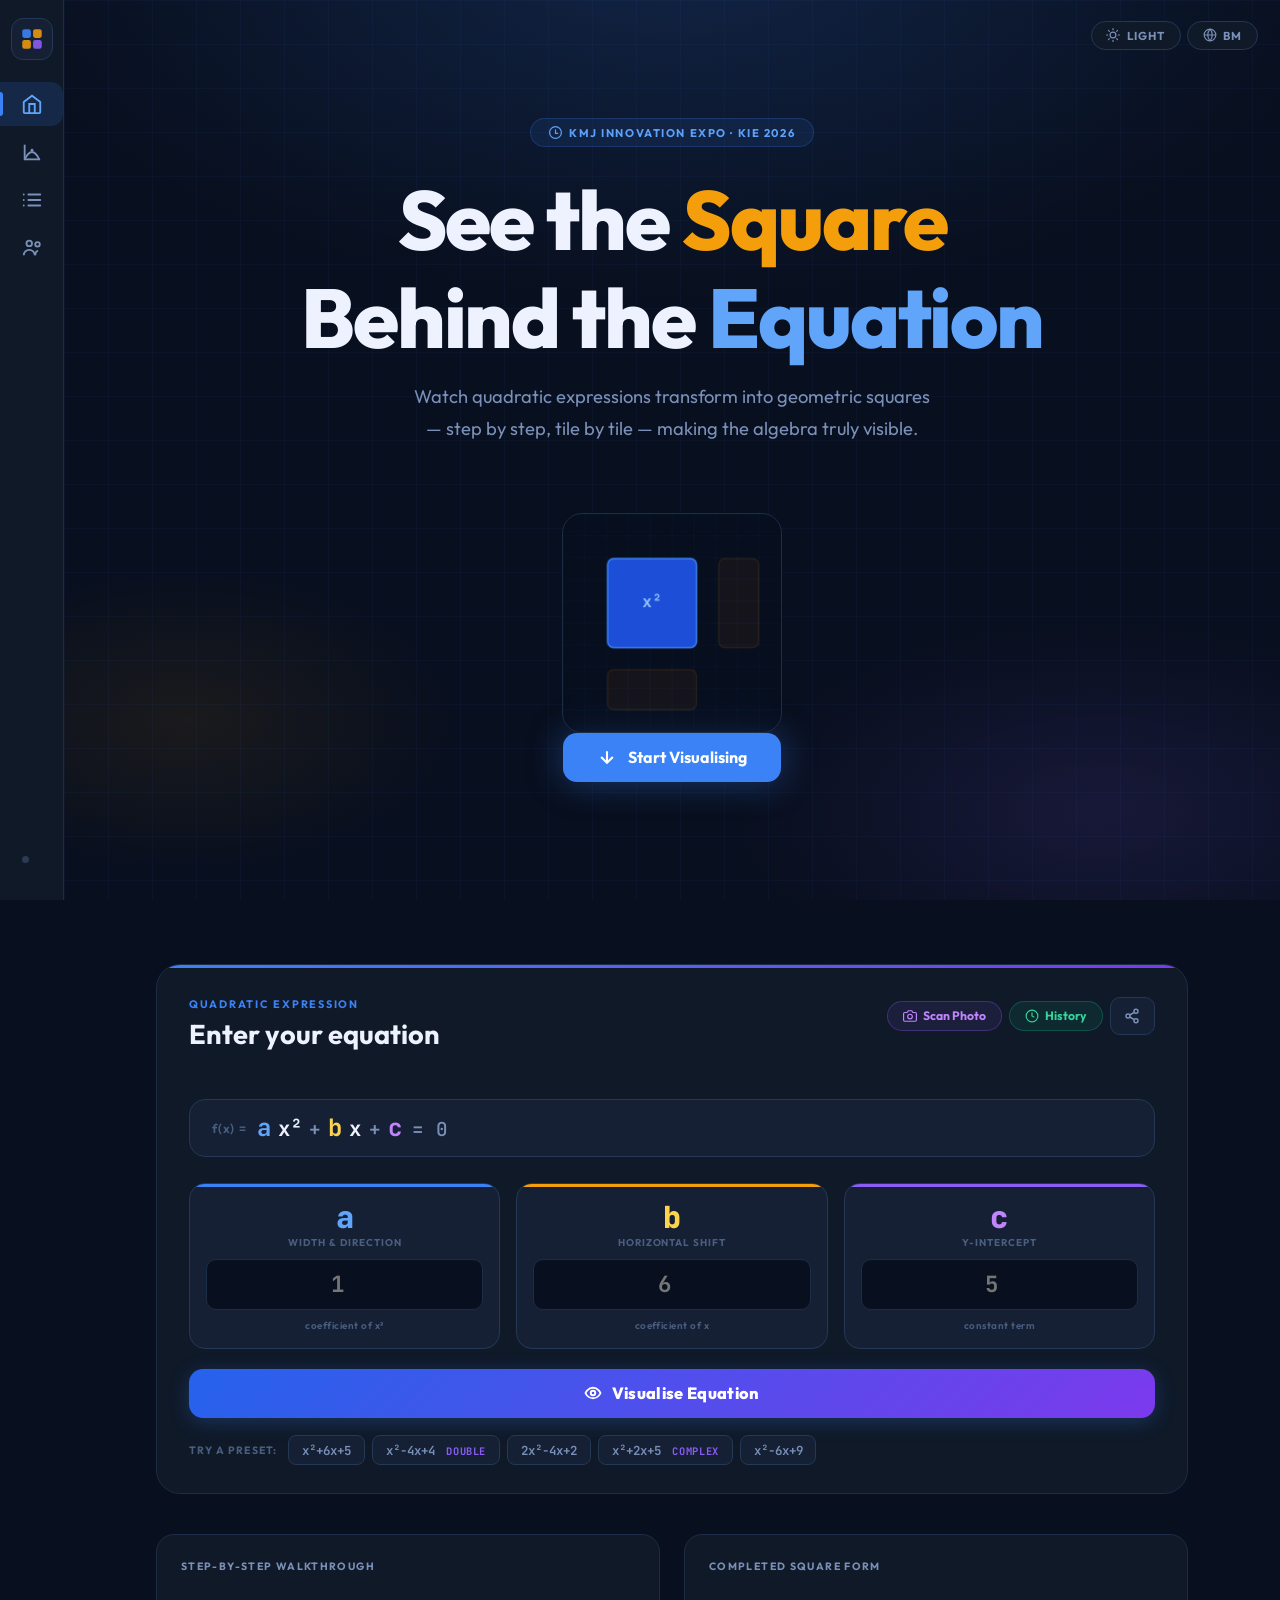
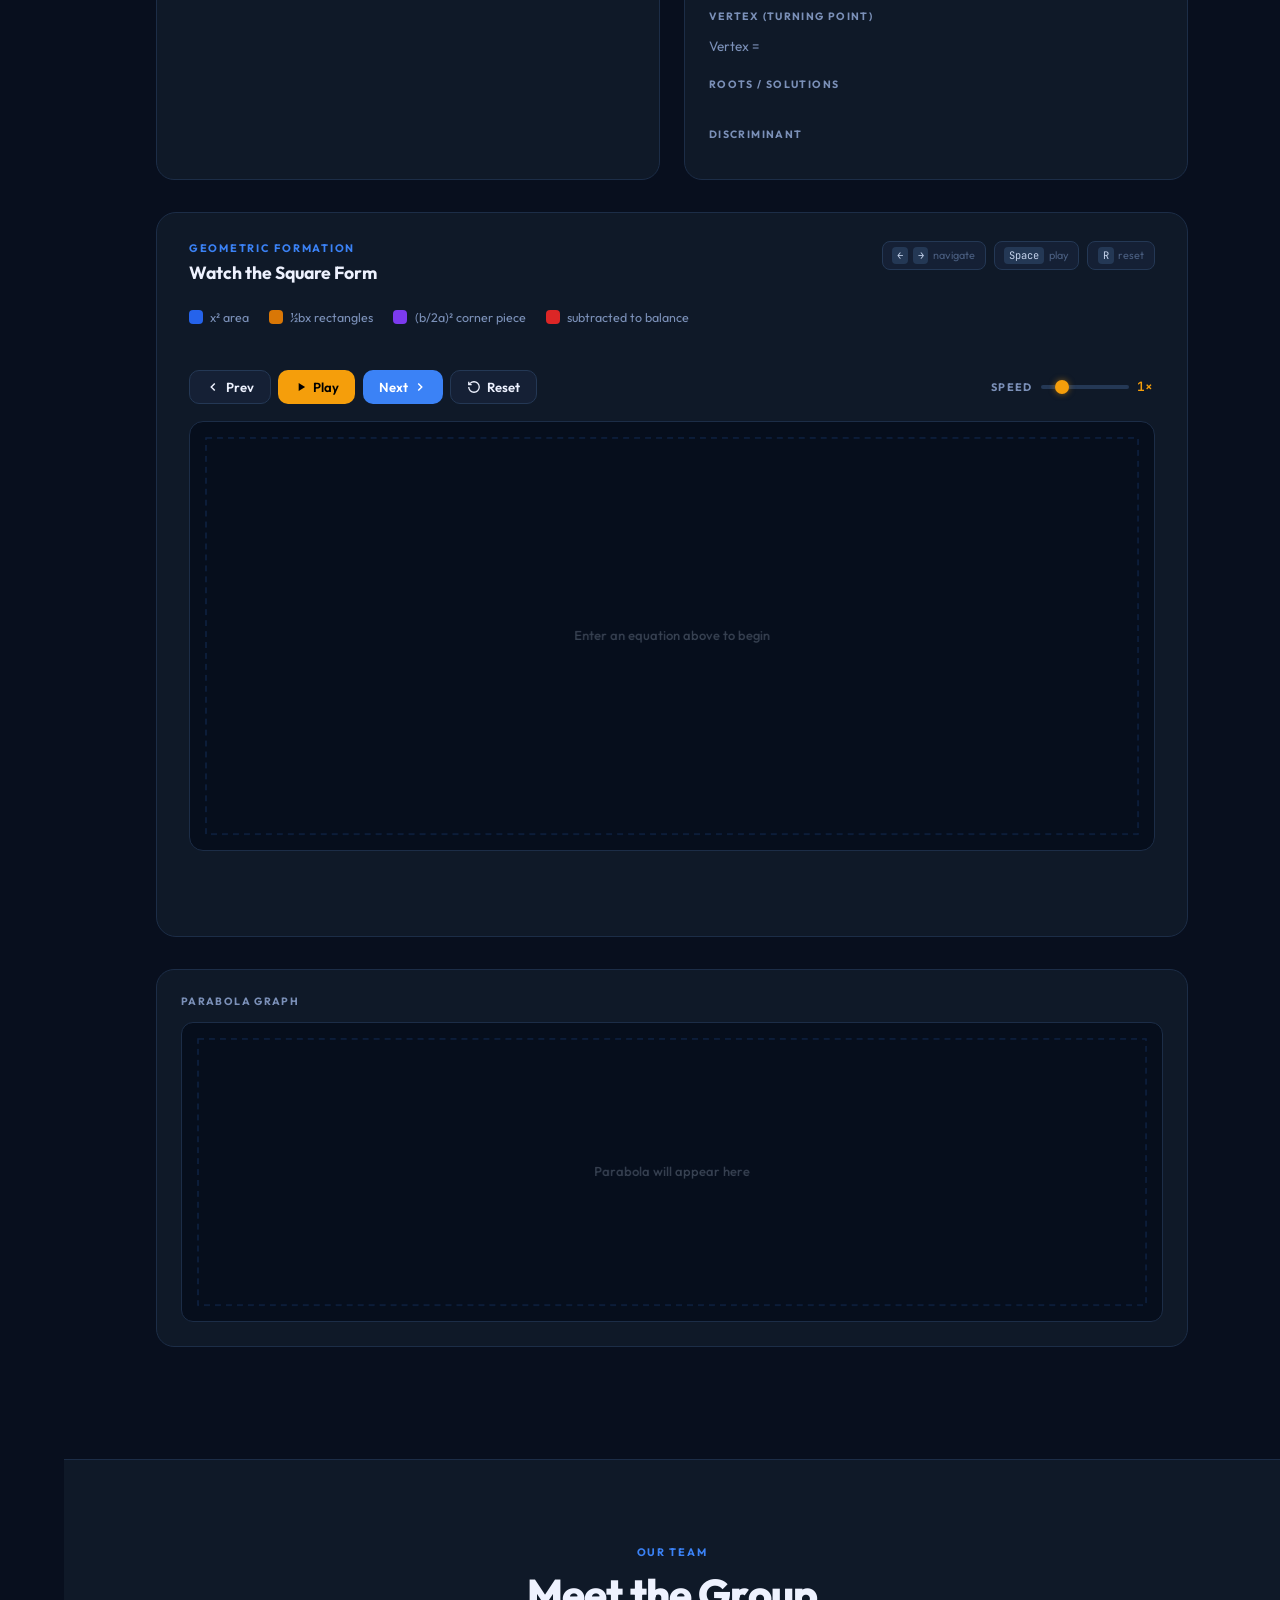
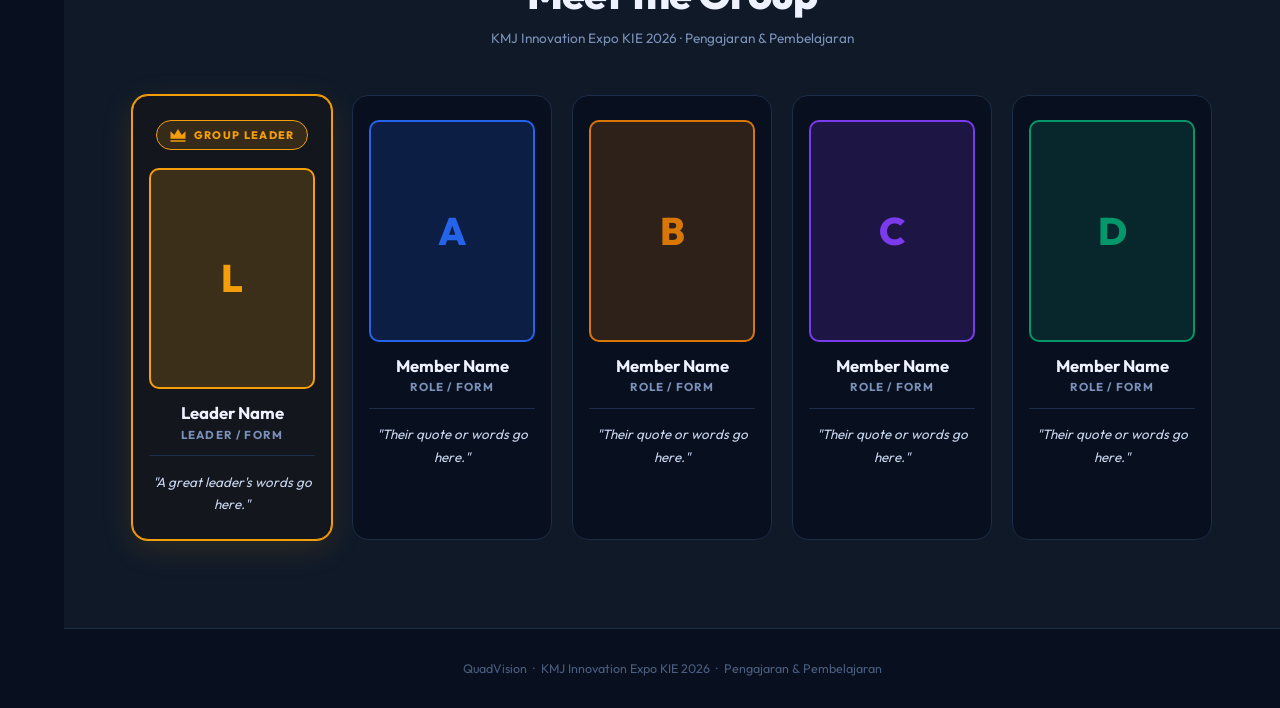
==== commit f9374b18: "Update favicon link in index.html" ====
--- a/index.html
+++ b/index.html
@@ -4,7 +4,7 @@
   <meta charset="UTF-8" />
   <meta name="viewport" content="width=device-width, initial-scale=1.0" />
   <title>QuadVision – Completing the Square</title>
-  <link rel="icon" href="images/favicon.svg" />
+  <link rel="icon" href="favicon.svg" />
   <link rel="preconnect" href="https://fonts.googleapis.com" />
   <link rel="preconnect" href="https://fonts.gstatic.com" crossorigin />
   <link href="https://fonts.googleapis.com/css2?family=Outfit:wght@300;400;500;600;700;800&family=JetBrains+Mono:wght@400;600&display=swap" rel="stylesheet" />
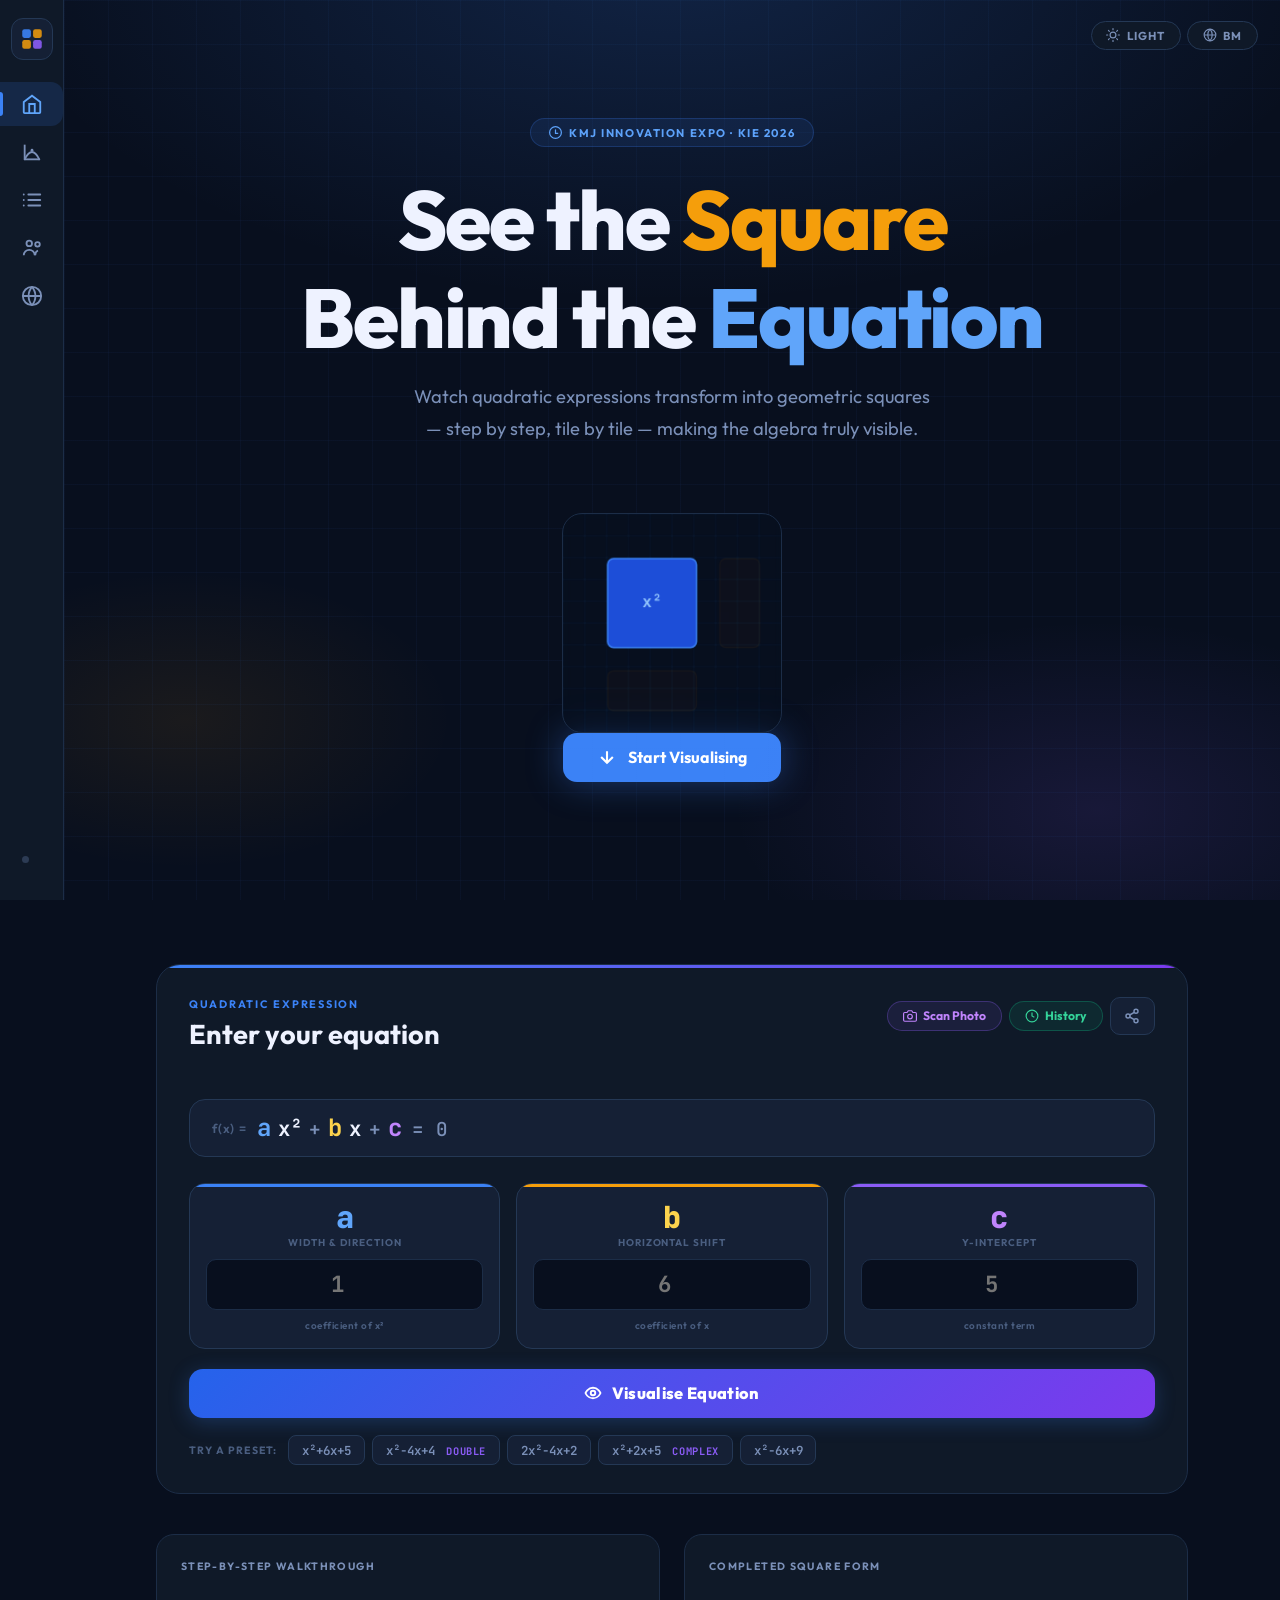
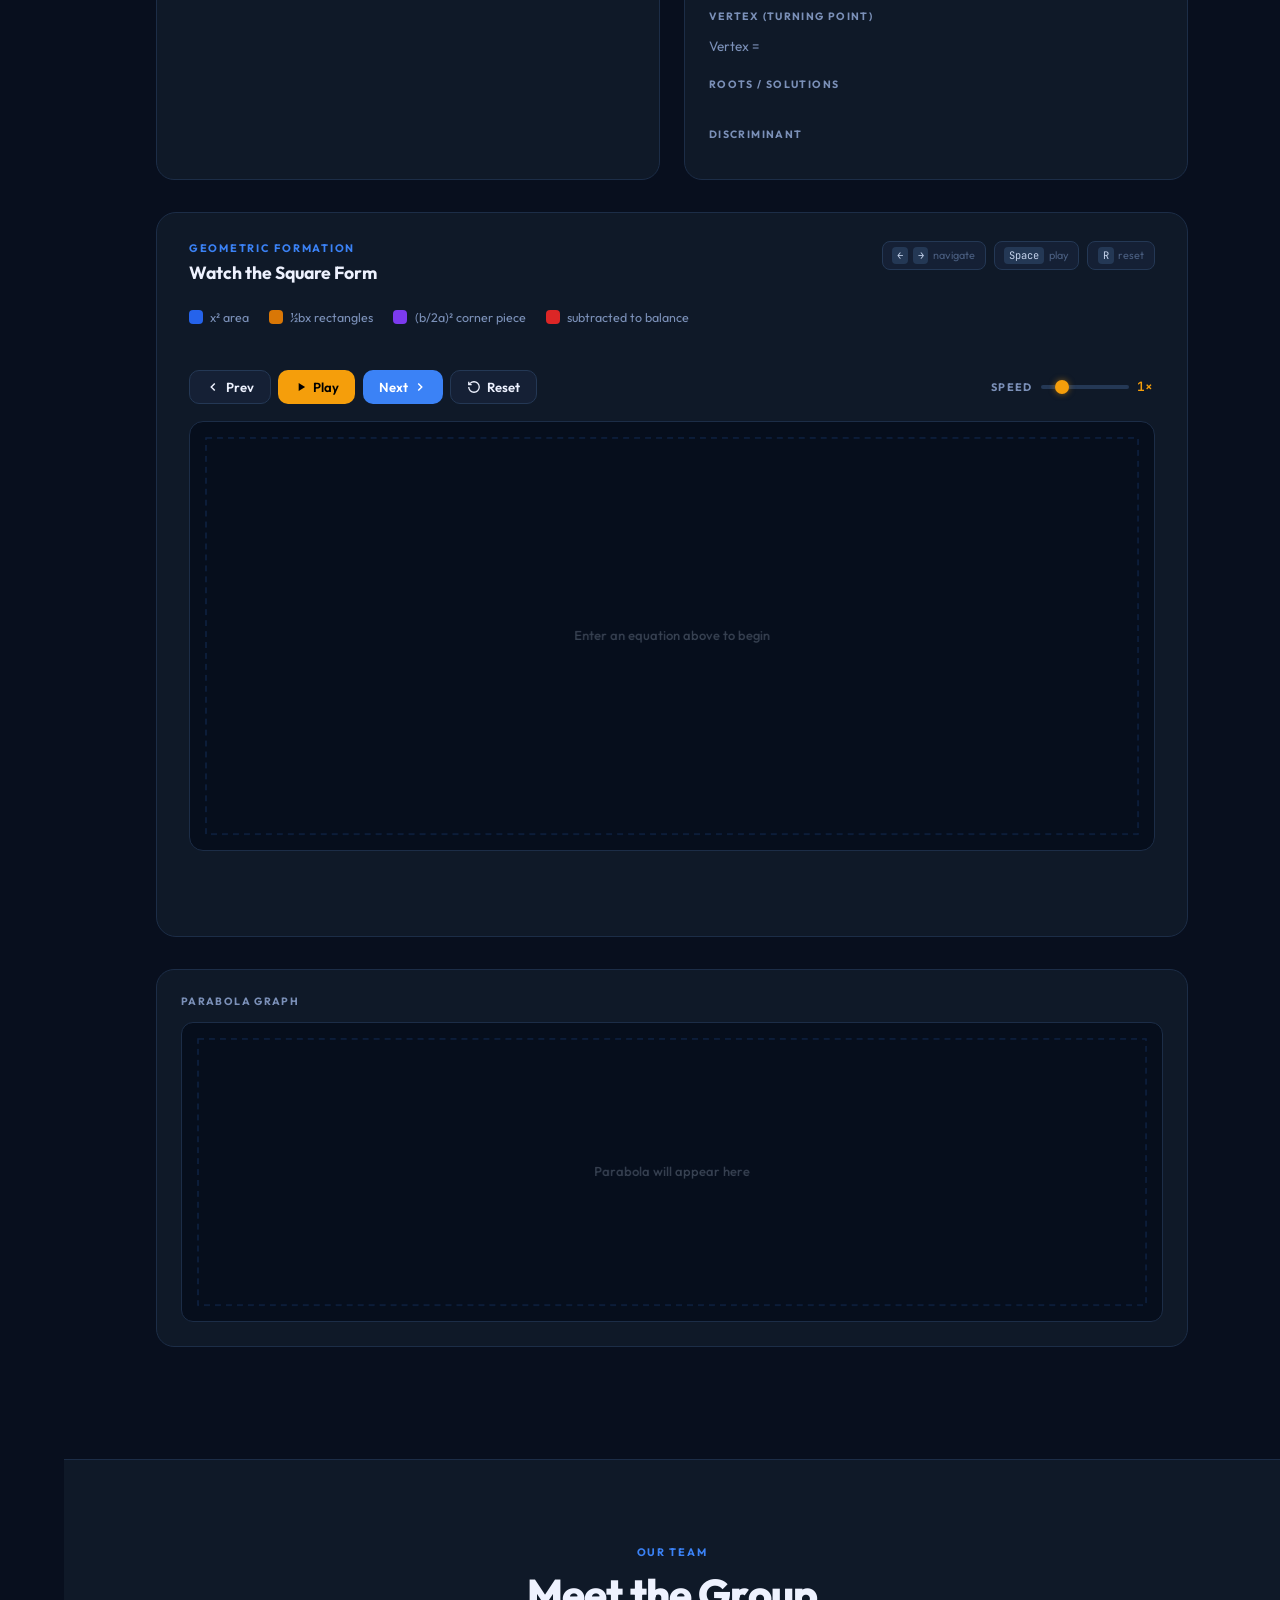
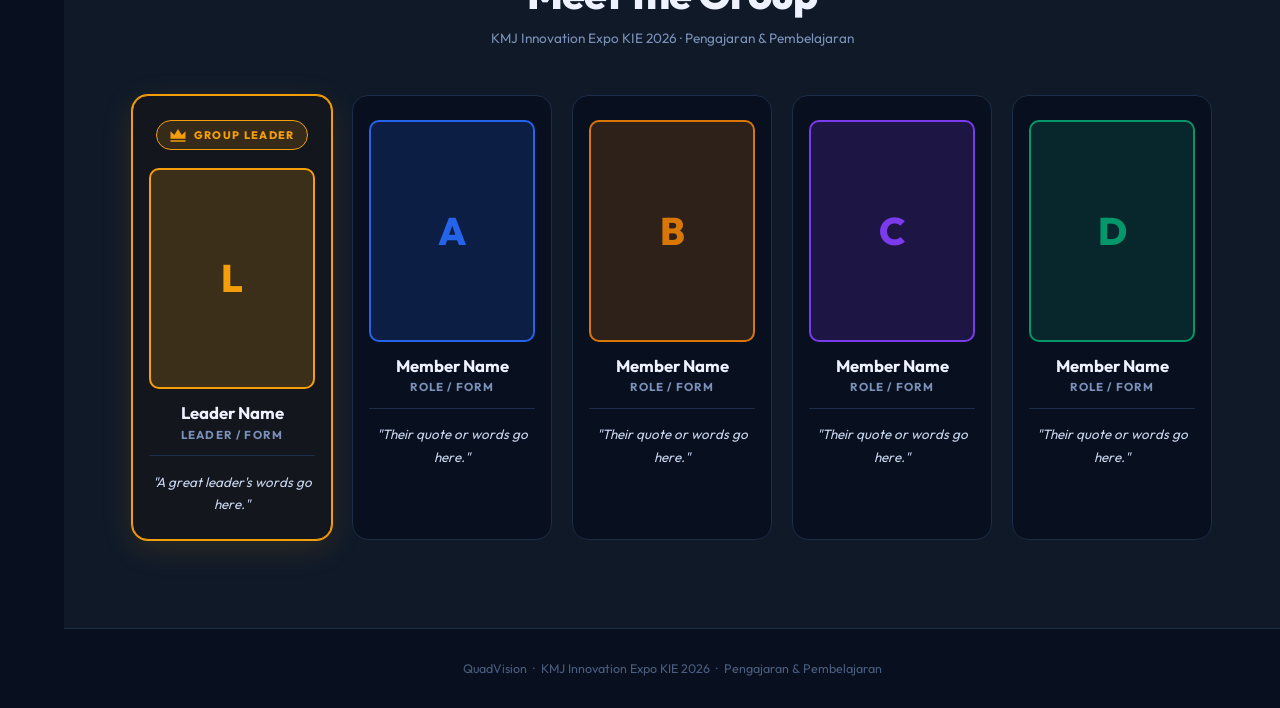
==== commit c6874ea6: "Update index.html" ====
--- a/index.html
+++ b/index.html
@@ -1,10 +1,11 @@
 <!DOCTYPE html>
 <html lang="en">
 <head>
+  <script>try{var t=localStorage.getItem('qv_theme');if(t)document.documentElement.setAttribute('data-theme',t)}catch(e){}</script>
   <meta charset="UTF-8" />
   <meta name="viewport" content="width=device-width, initial-scale=1.0" />
   <title>QuadVision – Completing the Square</title>
-  <link rel="icon" href="favicon.svg" />
+  <link rel="icon" href="images/favicon.svg" />
   <link rel="preconnect" href="https://fonts.googleapis.com" />
   <link rel="preconnect" href="https://fonts.gstatic.com" crossorigin />
   <link href="https://fonts.googleapis.com/css2?family=Outfit:wght@300;400;500;600;700;800&family=JetBrains+Mono:wght@400;600&display=swap" rel="stylesheet" />
@@ -39,6 +40,10 @@
       <li class="sidebar-item" id="sNav-team" onclick="sidebarScrollTo('teamSection', this)">
         <svg class="sidebar-icon" viewBox="0 0 24 24" fill="none" stroke="currentColor" stroke-width="2" width="22" height="22"><circle cx="9" cy="7" r="3"/><path d="M3 20c0-3.3 2.7-6 6-6s6 2.7 6 6"/><circle cx="18" cy="8" r="2.5"/><path d="M15.5 20c0-2.5 1.1-4.5 3-5.3"/></svg>
         <span class="sidebar-label" data-en="Team" data-ms="Pasukan">Team</span>
+      </li>
+      <li class="sidebar-item" id="sNav-reallife" onclick="window.location='real-life.html'">
+        <svg class="sidebar-icon" viewBox="0 0 24 24" fill="none" stroke="currentColor" stroke-width="2" width="22" height="22"><circle cx="12" cy="12" r="10"/><path d="M2 12h20M12 2a15.3 15.3 0 010 20M12 2a15.3 15.3 0 000 20"/></svg>
+        <span class="sidebar-label" data-en="Real Life" data-ms="Kehidupan Nyata">Real Life</span>
       </li>
     </ul>
     <div class="sidebar-bottom">
@@ -344,21 +349,6 @@
         <canvas id="graphCanvas"></canvas>
       </div>
 
-      <!-- QUIZ SECTION (populated by JS when animation completes) -->
-      <div class="quiz-card card reveal hidden" id="quizSection">
-        <div class="quiz-header">
-          <svg viewBox="0 0 24 24" fill="none" stroke="currentColor" stroke-width="2" width="20" height="20"><path d="M9 12l2 2 4-4m5.618-4.016A11.955 11.955 0 0112 2.944a11.955 11.955 0 01-8.618 3.04A12.02 12.02 0 003 9c0 5.591 3.824 10.29 9 11.622 5.176-1.332 9-6.03 9-11.622 0-1.042-.133-2.052-.382-3.016z"/></svg>
-          <span class="card-title" id="quizCardTitle" data-en="Test Your Understanding" data-ms="Uji Kefahaman Anda">Test Your Understanding</span>
-        </div>
-        <div class="quiz-questions" id="quizQuestions"></div>
-        <div class="quiz-result hidden" id="quizResult">
-          <div class="quiz-score-badge" id="quizScoreBadge"></div>
-          <div class="quiz-result-msg" id="quizResultMsg"></div>
-          <button class="quiz-retry" id="quizRetry">
-            <span data-en="Try Again" data-ms="Cuba Lagi">Try Again</span>
-          </button>
-        </div>
-      </div>
 
     </div><!-- /resultsSection -->
 
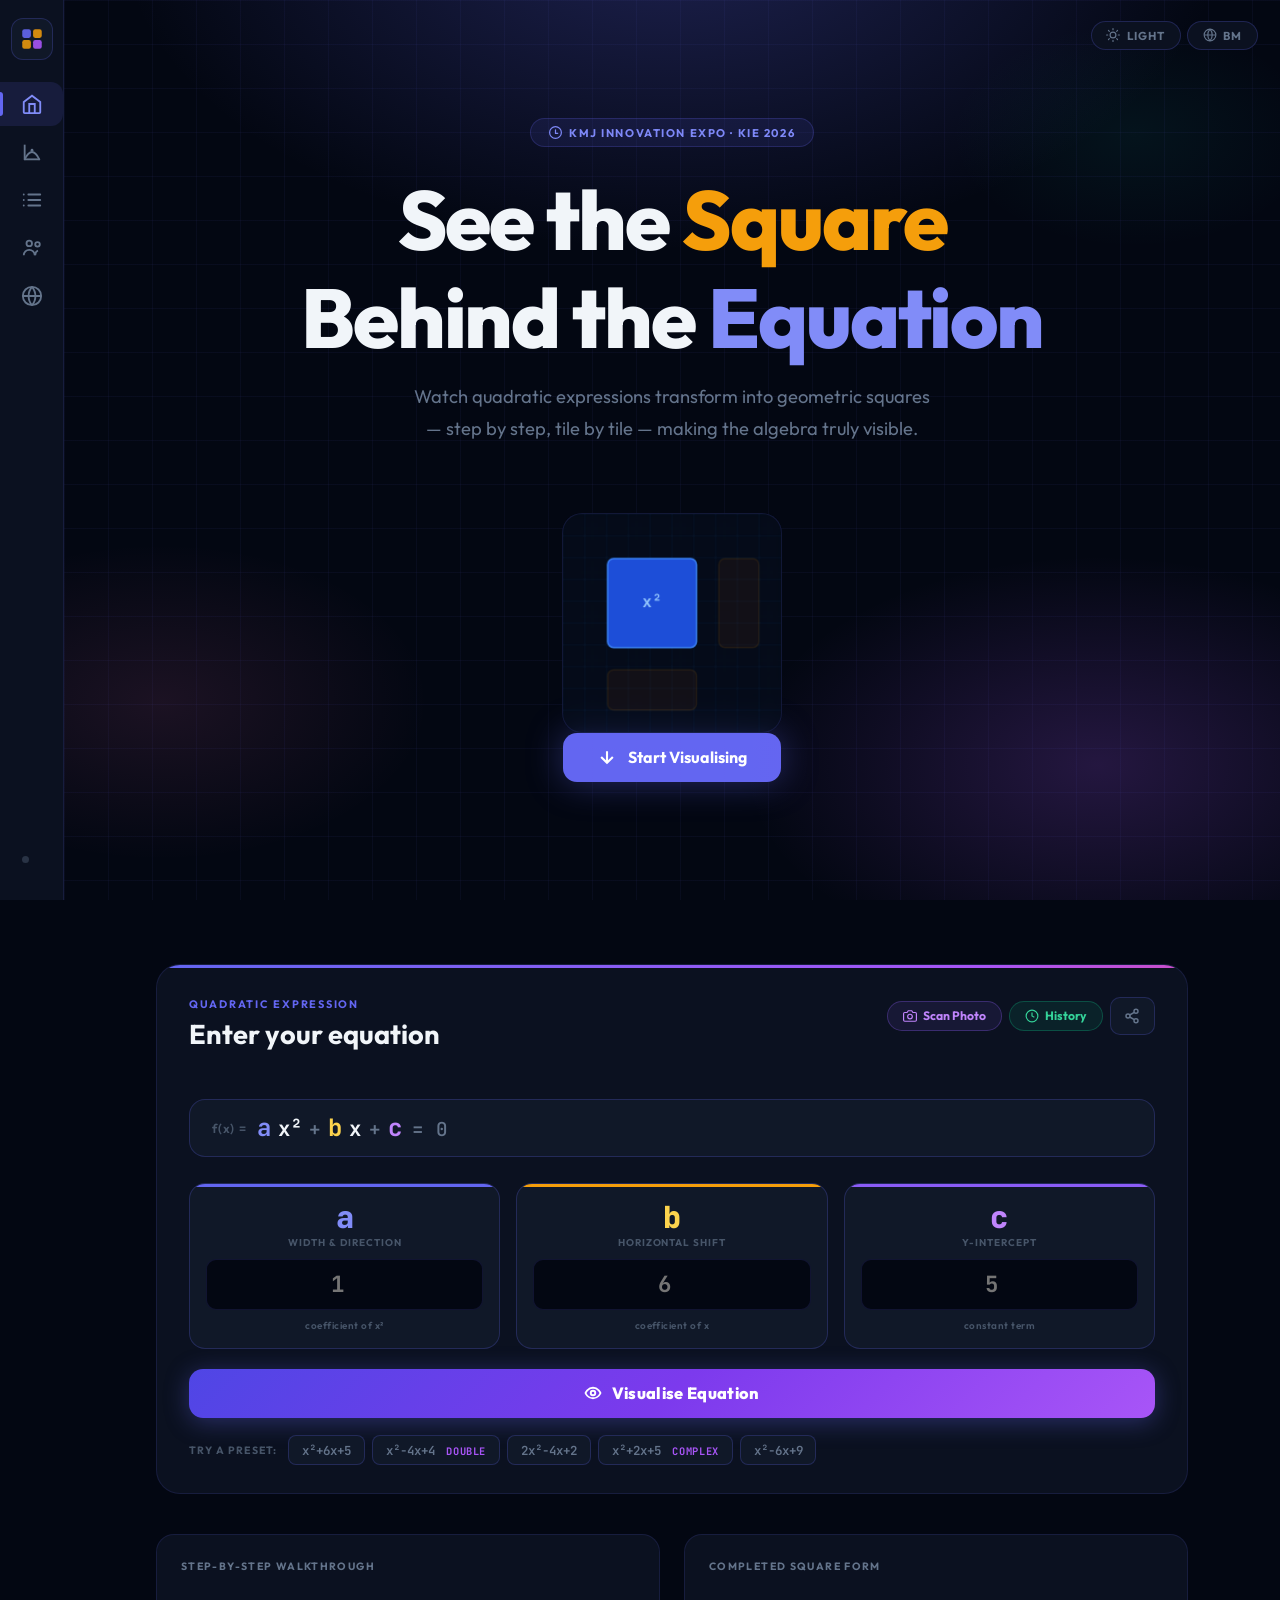
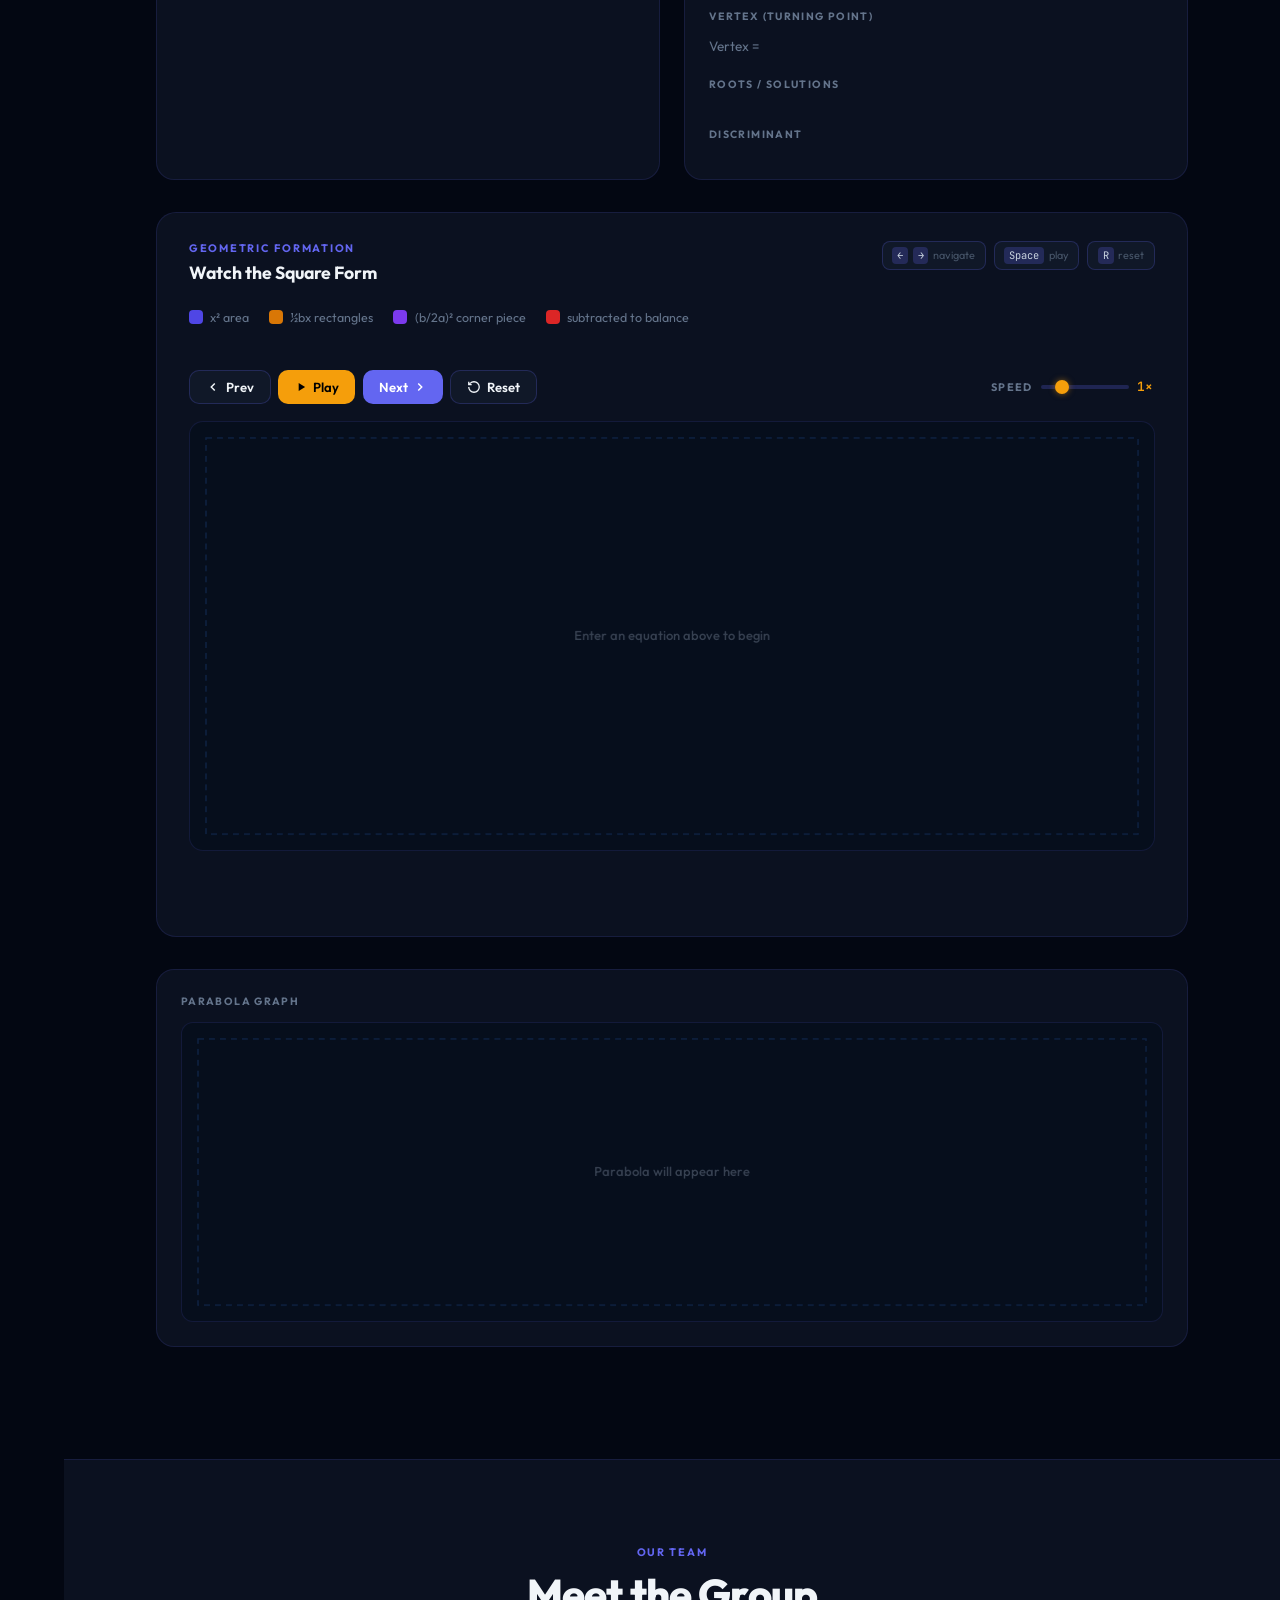
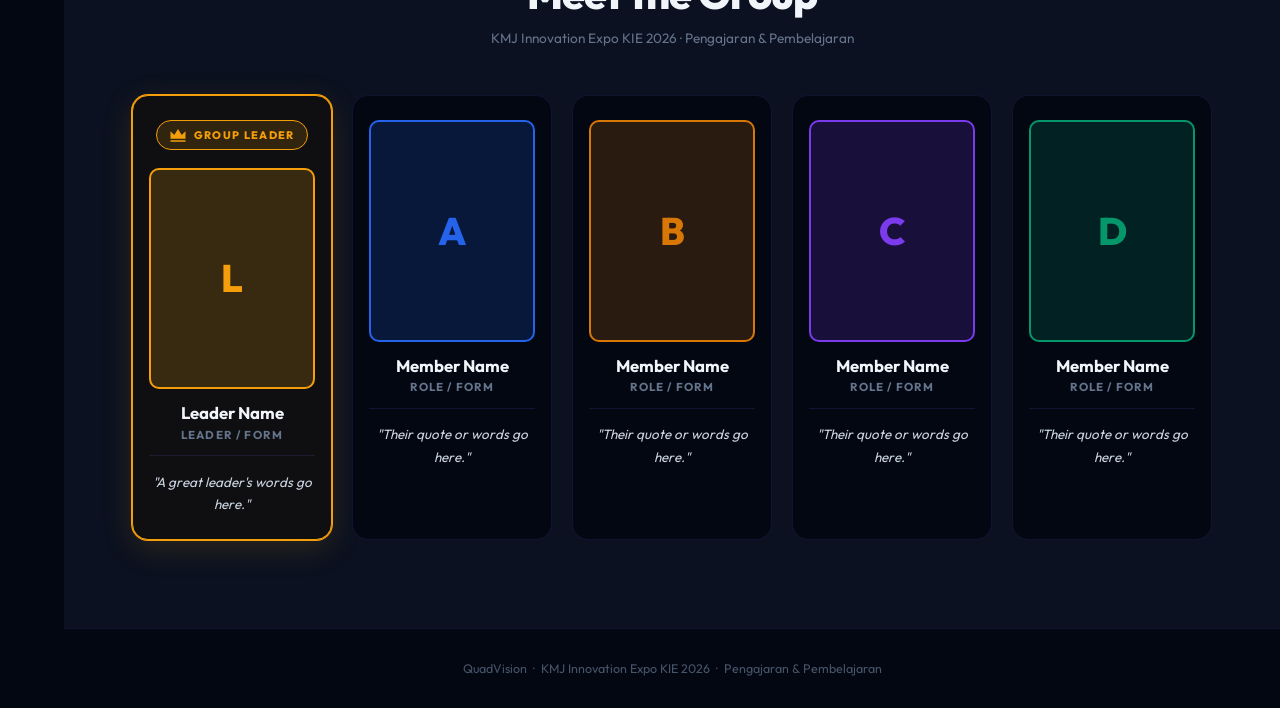
==== commit 0ff6fe98: "Update index.html" ====
--- a/index.html
+++ b/index.html
@@ -5,7 +5,7 @@
   <meta charset="UTF-8" />
   <meta name="viewport" content="width=device-width, initial-scale=1.0" />
   <title>QuadVision – Completing the Square</title>
-  <link rel="icon" href="images/favicon.svg" />
+  <link rel="icon" href="images/favicon.png" />
   <link rel="preconnect" href="https://fonts.googleapis.com" />
   <link rel="preconnect" href="https://fonts.gstatic.com" crossorigin />
   <link href="https://fonts.googleapis.com/css2?family=Outfit:wght@300;400;500;600;700;800&family=JetBrains+Mono:wght@400;600&display=swap" rel="stylesheet" />
--- a/style.css
+++ b/style.css
@@ -4,34 +4,34 @@
    ═══════════════════════════════════════════════════════════ */
 
 :root {
-  --bg:          #080F1E;
-  --surface:     #0F1928;
-  --surface2:    #152035;
-  --border:      #1C2D47;
-  --border2:     #243855;
-  --blue:        #3B82F6;
-  --blue-light:  #60A5FA;
-  --blue-dim:    rgba(59,130,246,0.15);
+  --bg:          #030712;
+  --surface:     #0b1120;
+  --surface2:    #101828;
+  --border:      rgba(99,102,241,0.14);
+  --border2:     rgba(99,102,241,0.24);
+  --blue:        #6366F1;
+  --blue-light:  #818CF8;
+  --blue-dim:    rgba(99,102,241,0.13);
   --amber:       #F59E0B;
   --amber-light: #FCD34D;
   --amber-dim:   rgba(245,158,11,0.12);
   --green:       #10B981;
   --green-light: #34D399;
-  --purple:      #8B5CF6;
-  --purple-light:#A78BFA;
+  --purple:      #A855F7;
+  --purple-light:#C084FC;
   --red:         #EF4444;
-  --text:        #EEF2FF;
-  --text-dim:    #C7D5EE;
-  --muted:       #7B90B8;
-  --muted2:      #4A5E80;
+  --text:        #F1F5F9;
+  --text-dim:    #CBD5E1;
+  --muted:       #64748B;
+  --muted2:      #475569;
 
   /* tile colours */
-  --tile-x2:    #2563EB;
-  --tile-x2-hi: #3B82F6;
+  --tile-x2:    #4F46E5;
+  --tile-x2-hi: #6366F1;
   --tile-bx:    #D97706;
   --tile-bx-hi: #F59E0B;
   --tile-comp:  #7C3AED;
-  --tile-comp-hi:#8B5CF6;
+  --tile-comp-hi:#A855F7;
   --tile-sub:   #DC2626;
   --tile-sub-hi:#EF4444;
 }
@@ -64,16 +64,17 @@
 .hero-bg {
   position: absolute; inset: 0; pointer-events: none;
   background:
-    radial-gradient(ellipse 80% 55% at 50% -5%,  rgba(59,130,246,0.18) 0%, transparent 70%),
-    radial-gradient(ellipse 50% 35% at 85% 90%, rgba(139,92,246,0.12) 0%, transparent 60%),
-    radial-gradient(ellipse 40% 30% at 10% 80%, rgba(245,158,11,0.08) 0%, transparent 55%);
+    radial-gradient(ellipse 70% 55% at 50% -8%,  rgba(99,102,241,0.28) 0%, transparent 65%),
+    radial-gradient(ellipse 50% 40% at 85% 85%, rgba(168,85,247,0.2)  0%, transparent 58%),
+    radial-gradient(ellipse 40% 32% at 8%  78%, rgba(244,114,182,0.1) 0%, transparent 55%),
+    radial-gradient(ellipse 30% 25% at 88% 15%, rgba(20,184,166,0.07) 0%, transparent 50%);
 }
 
 .grid-overlay {
   position: absolute; inset: 0; pointer-events: none;
   background-image:
-    linear-gradient(rgba(59,130,246,0.045) 1px, transparent 1px),
-    linear-gradient(90deg, rgba(59,130,246,0.045) 1px, transparent 1px);
+    linear-gradient(rgba(99,102,241,0.055) 1px, transparent 1px),
+    linear-gradient(90deg, rgba(99,102,241,0.055) 1px, transparent 1px);
   background-size: 44px 44px;
 }
 
@@ -81,8 +82,8 @@
   display: inline-flex; align-items: center; gap: .45rem;
   font-size: .7rem; font-weight: 700; letter-spacing: .14em; text-transform: uppercase;
   color: var(--blue-light);
-  background: rgba(59,130,246,0.1);
-  border: 1px solid rgba(59,130,246,0.22);
+  background: rgba(99,102,241,0.1);
+  border: 1px solid rgba(99,102,241,0.22);
   border-radius: 999px;
   padding: .4rem 1.1rem;
   margin-bottom: 1.75rem;
@@ -108,17 +109,17 @@
   background: var(--blue); color: #fff;
   font-family: 'Outfit', sans-serif; font-size: 1rem; font-weight: 700;
   padding: .9rem 2.1rem; border-radius: 14px; border: none; cursor: pointer;
-  box-shadow: 0 0 36px rgba(59,130,246,0.38);
+  box-shadow: 0 0 36px rgba(99,102,241,0.38);
   transition: transform .2s, box-shadow .2s;
 }
-.hero-cta:hover { transform: translateY(-3px); box-shadow: 0 0 52px rgba(59,130,246,0.55); }
+.hero-cta:hover { transform: translateY(-3px); box-shadow: 0 0 52px rgba(99,102,241,0.55); }
 
 /* floating equations */
 .float-eq {
   position: absolute;
   font-family: 'JetBrains Mono', monospace;
-  font-size: .78rem;
-  color: rgba(59,130,246,0.18);
+  font-size: .82rem;
+  color: rgba(99,102,241,0.38);
   pointer-events: none;
   user-select: none;
   animation: floatUp linear infinite;
@@ -162,7 +163,7 @@
 .input-panel::before {
   content: '';
   position: absolute; top: 0; left: 0; right: 0; height: 3px;
-  background: linear-gradient(90deg, var(--blue) 0%, #7C3AED 50%, var(--blue) 100%);
+  background: linear-gradient(90deg, #6366F1 0%, #A855F7 40%, #EC4899 60%, #A855F7 80%, #6366F1 100%);
   background-size: 200% 100%;
   animation: gradShift 4s linear infinite;
 }
@@ -219,7 +220,7 @@
   color: var(--muted2); font-family: 'Outfit', sans-serif;
   align-self: center; margin-right: .2rem;
 }
-.eq-val-a { color: #60A5FA; transition: color .2s; }
+.eq-val-a { color: #818CF8; transition: color .2s; }
 .eq-val-b { color: #FCD34D; transition: color .2s; }
 .eq-val-c { color: #C084FC; transition: color .2s; }
 .eq-val-a.eq-placeholder,
@@ -250,11 +251,11 @@
   border-radius: 16px 16px 0 0;
   transition: opacity .2s;
 }
-.coeff-card-a::after { background: #3B82F6; }
+.coeff-card-a::after { background: #6366F1; }
 .coeff-card-b::after { background: #F59E0B; }
 .coeff-card-c::after { background: #8B5CF6; }
 
-.coeff-card-a:has(input:focus) { border-color: #3B82F6; box-shadow: 0 0 0 3px rgba(59,130,246,0.15); }
+.coeff-card-a:has(input:focus) { border-color: #6366F1; box-shadow: 0 0 0 3px rgba(99,102,241,0.15); }
 .coeff-card-b:has(input:focus) { border-color: #F59E0B; box-shadow: 0 0 0 3px rgba(245,158,11,0.15); }
 .coeff-card-c:has(input:focus) { border-color: #8B5CF6; box-shadow: 0 0 0 3px rgba(139,92,246,0.15); }
 
@@ -266,7 +267,7 @@
   font-family: 'JetBrains Mono', monospace;
   font-size: 1.9rem; font-weight: 800; line-height: 1;
 }
-.coeff-card-a .cc-letter { color: #60A5FA; }
+.coeff-card-a .cc-letter { color: #818CF8; }
 .coeff-card-b .cc-letter { color: #FCD34D; }
 .coeff-card-c .cc-letter { color: #C084FC; }
 
@@ -301,19 +302,19 @@
   width: 100%;
   display: flex; align-items: center; justify-content: center; gap: .6rem;
   font-family: 'Outfit', sans-serif; font-size: 1.02rem; font-weight: 800;
-  background: linear-gradient(135deg, #2563EB 0%, #7C3AED 100%);
+  background: linear-gradient(135deg, #4F46E5 0%, #7C3AED 50%, #A855F7 100%);
   color: #fff;
   border: none; border-radius: 14px;
   padding: .88rem 2rem;
   cursor: pointer; letter-spacing: .02em;
   transition: opacity .2s, transform .18s, box-shadow .2s;
-  box-shadow: 0 4px 20px rgba(59,130,246,0.25);
+  box-shadow: 0 4px 24px rgba(99,102,241,0.35), 0 0 0 0 rgba(168,85,247,0);
   margin-bottom: 1.1rem;
 }
 .btn-solve:hover {
-  opacity: .9;
+  opacity: .92;
   transform: translateY(-2px);
-  box-shadow: 0 8px 28px rgba(59,130,246,0.4);
+  box-shadow: 0 8px 32px rgba(99,102,241,0.5), 0 0 40px rgba(168,85,247,0.2);
 }
 
 /* banners */
@@ -324,7 +325,7 @@
 .banner.show { display: block; }
 .banner.warn { background: var(--amber-dim); border: 1px solid rgba(245,158,11,0.3); color: var(--amber-light); }
 .banner.err  { background: rgba(239,68,68,0.1); border: 1px solid rgba(239,68,68,0.3); color: #FCA5A5; }
-.banner.info { background: var(--blue-dim);  border: 1px solid rgba(59,130,246,0.25); color: var(--blue-light); }
+.banner.info { background: var(--blue-dim);  border: 1px solid rgba(99,102,241,0.25); color: var(--blue-light); }
 
 /* formula band */
 .formula-band {
@@ -375,7 +376,7 @@
 
 .step-num {
   flex-shrink: 0; width: 26px; height: 26px; border-radius: 50%;
-  background: rgba(59,130,246,0.12); border: 1.5px solid var(--blue);
+  background: rgba(99,102,241,0.12); border: 1.5px solid var(--blue);
   display: flex; align-items: center; justify-content: center;
   font-size: .72rem; font-weight: 700; color: var(--blue);
 }
@@ -479,7 +480,7 @@
   transition: all .3s ease;
 }
 .stepper-step.done .stepper-dot {
-  background: rgba(59,130,246,0.15);
+  background: rgba(99,102,241,0.15);
   border-color: var(--blue);
   color: var(--blue-light);
 }
@@ -528,7 +529,7 @@
 .btn-reset { background: var(--surface2); color: var(--text); border: 1px solid var(--border2); }
 .btn-prev  { background: var(--surface2); color: var(--text); border: 1px solid var(--border2); }
 .btn-next  { background: var(--blue); color: #fff; }
-.btn-next:hover { box-shadow: 0 6px 20px rgba(59,130,246,0.4); }
+.btn-next:hover { box-shadow: 0 6px 20px rgba(99,102,241,0.4); }
 
 /* speed control */
 .speed-control {
@@ -750,29 +751,29 @@
 
 /* ─────────────────────── LIGHT THEME ─────────────────────── */
 [data-theme="light"] {
-  --bg:       #F0F4FF;
+  --bg:       #F3F0FF;
   --surface:  #FFFFFF;
-  --surface2: #E8EEFF;
-  --border:   rgba(10,20,60,0.1);
-  --border2:  rgba(10,20,60,0.18);
-  --text:     #0A1628;
-  --text-dim: #1E3A5F;
-  --muted:    #4A6080;
-  --muted2:   #7A95B0;
-  --blue-dim: rgba(59,130,246,0.09);
+  --surface2: #EDE9FE;
+  --border:   rgba(99,102,241,0.12);
+  --border2:  rgba(99,102,241,0.22);
+  --text:     #1e1b4b;
+  --text-dim: #312e81;
+  --muted:    #4338ca;
+  --muted2:   #818cf8;
+  --blue-dim: rgba(99,102,241,0.08);
   --amber-dim:rgba(245,158,11,0.1);
-  --tile-x2:    #2563EB;
-  --tile-x2-hi: #3B82F6;
+  --tile-x2:    #4F46E5;
+  --tile-x2-hi: #6366F1;
   --tile-bx:    #D97706;
   --tile-bx-hi: #F59E0B;
   --tile-comp:  #7C3AED;
   --tile-sub:   #DC2626;
 }
-[data-theme="light"] .hero { background: linear-gradient(145deg, #dce8ff 0%, #eef2ff 50%, #e5ddff 100%); }
-[data-theme="light"] .hero-bg { opacity: .04; }
-[data-theme="light"] .grid-overlay { opacity: .06; }
-[data-theme="light"] .float-eq { color: rgba(59,130,246,0.25); }
-[data-theme="light"] #heroCanvas { background: rgba(240,244,255,0.7); }
+[data-theme="light"] .hero { background: linear-gradient(145deg, #ede9fe 0%, #f3f0ff 50%, #fdf4ff 100%); }
+[data-theme="light"] .hero-bg { opacity: .06; }
+[data-theme="light"] .grid-overlay { opacity: .08; }
+[data-theme="light"] .float-eq { color: rgba(99,102,241,0.45); }
+[data-theme="light"] #heroCanvas { background: rgba(243,240,255,0.7); }
 
 /* ─────────────────────── HIGH CONTRAST ─────────────────────── */
 body.high-contrast {
@@ -1073,13 +1074,13 @@
 
 /* ─────────────────────── STEP HIGHLIGHT SYNC ─────────────────────── */
 .step-item.synced {
-  background: rgba(59,130,246,0.07);
+  background: rgba(99,102,241,0.07);
   border-radius: 10px;
   padding: .4rem .6rem;
   margin: 0 -.6rem;
 }
 .step-item.synced .step-num {
-  background: rgba(59,130,246,0.25);
+  background: rgba(99,102,241,0.25);
   border-color: var(--blue-light);
   color: var(--blue-light);
 }
@@ -1279,7 +1280,7 @@
   font-size: .74rem; font-weight: 600; color: var(--muted);
 }
 .hist-roots.complex { color: #C084FC; }
-.hist-roots.double  { color: #60A5FA; }
+.hist-roots.double  { color: #818CF8; }
 .hist-roots.real    { color: #34D399; }
 .hist-time {
   font-size: .68rem; color: var(--muted2);
@@ -1290,7 +1291,7 @@
   border-radius: 6px;
 }
 .hist-badge.real    { background: rgba(52,211,153,0.15); color: #34D399; }
-.hist-badge.double  { background: rgba(96,165,250,0.15); color: #60A5FA; }
+.hist-badge.double  { background: rgba(96,165,250,0.15); color: #818CF8; }
 .hist-badge.complex { background: rgba(192,132,252,0.15); color: #C084FC; }
 .hist-load-btn {
   display: inline-flex; align-items: center; gap: .35rem; flex-shrink: 0;
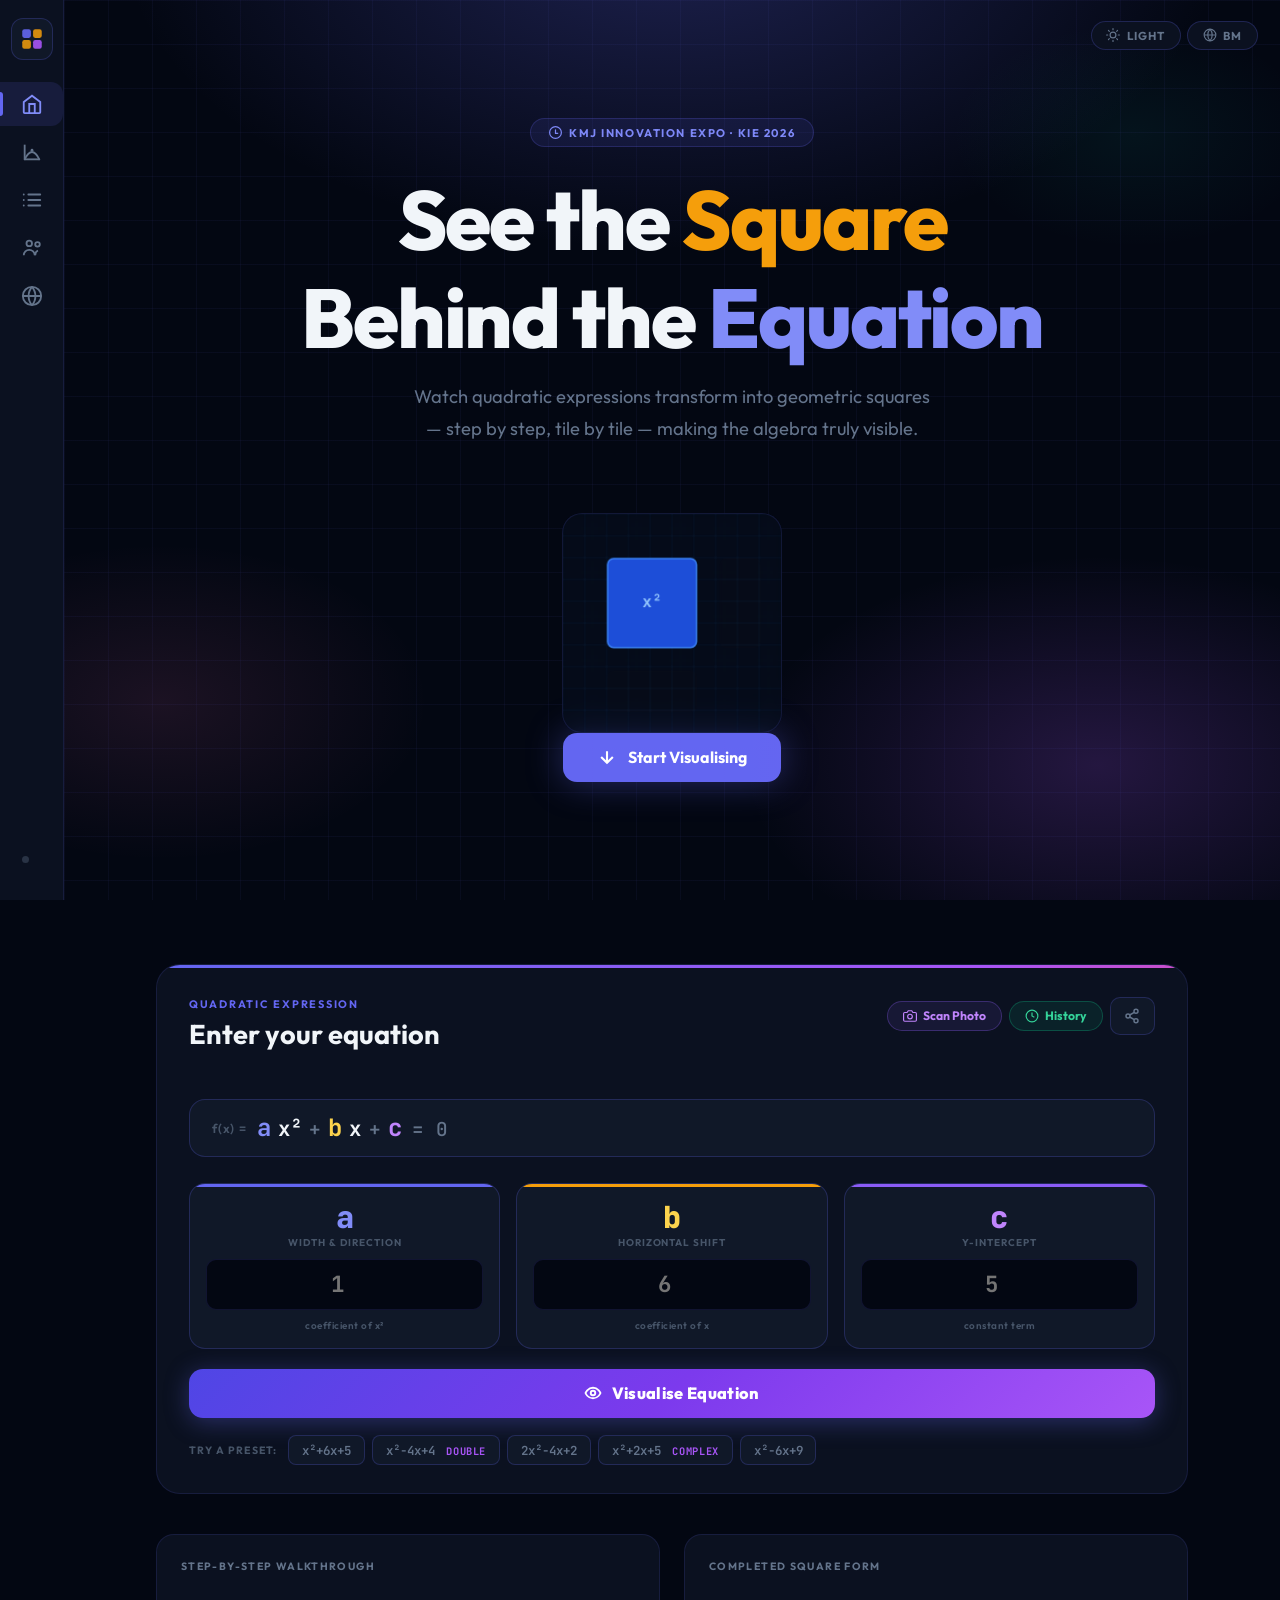
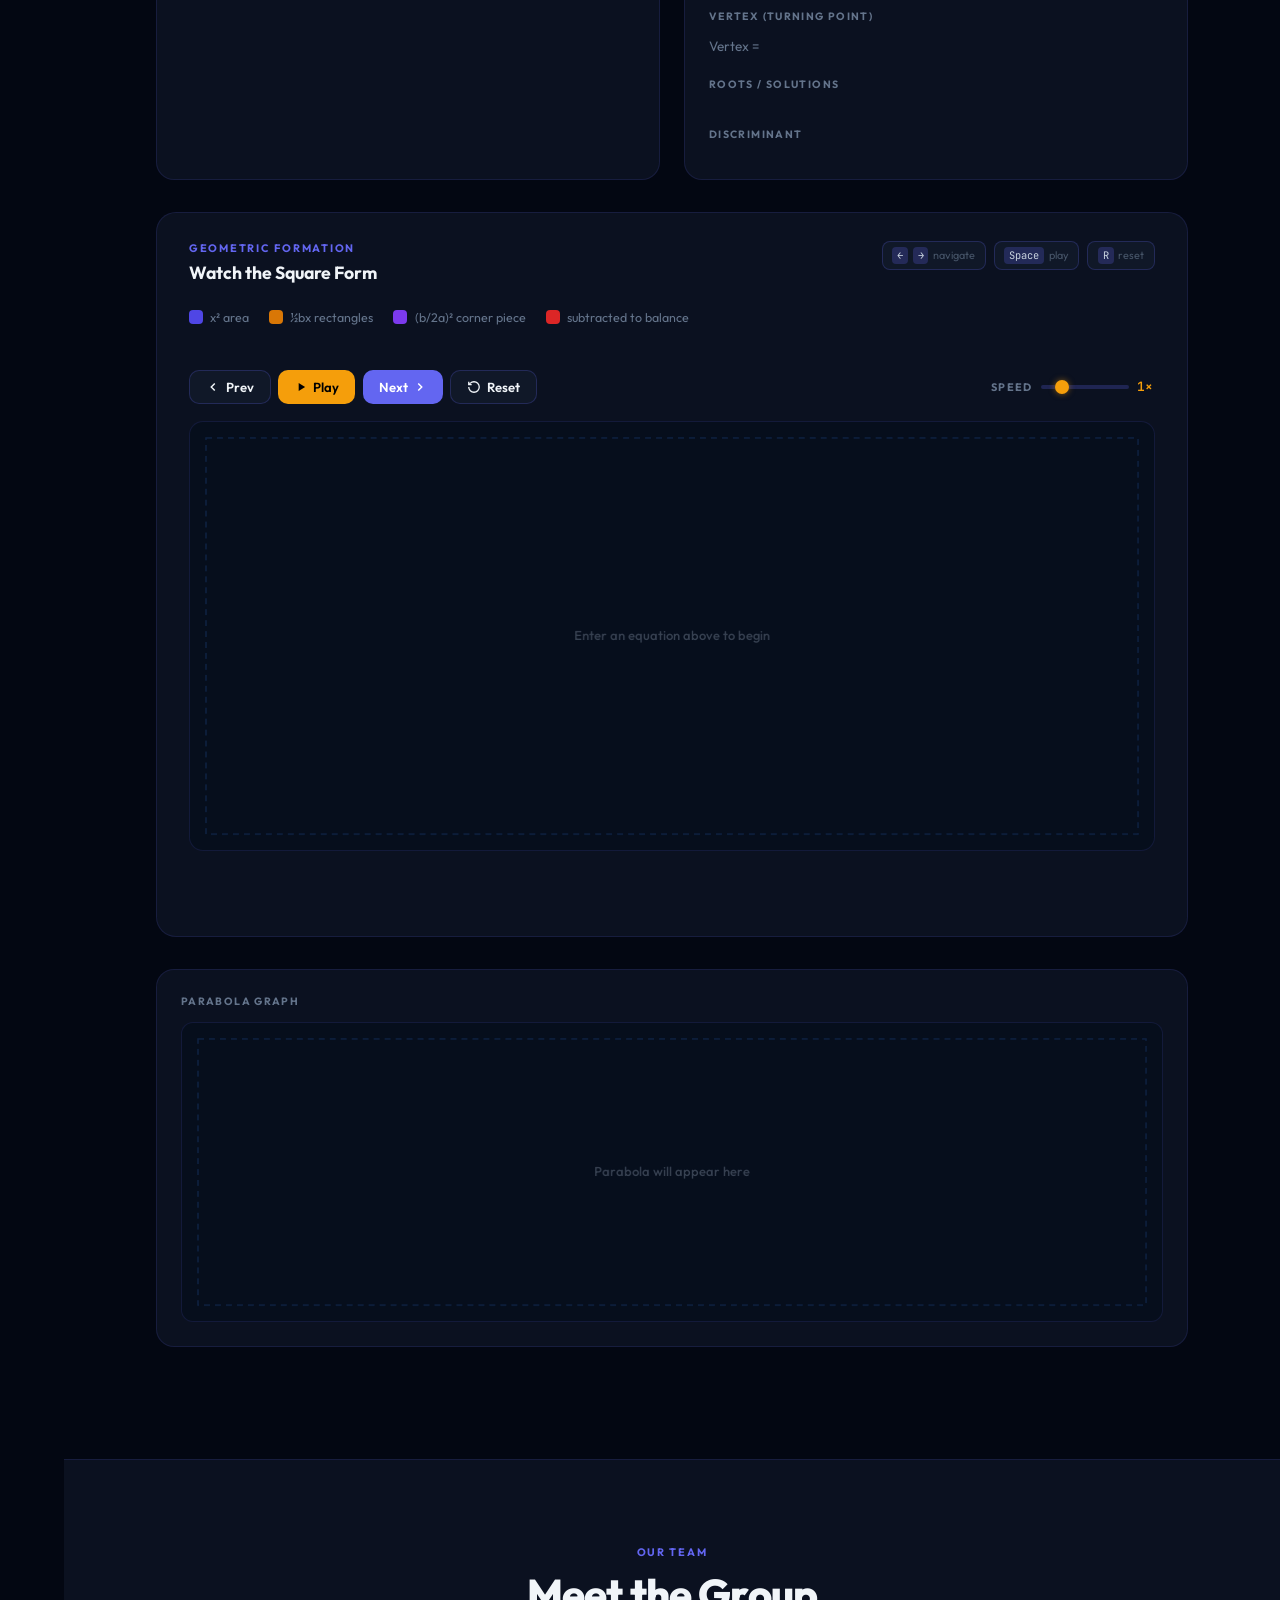
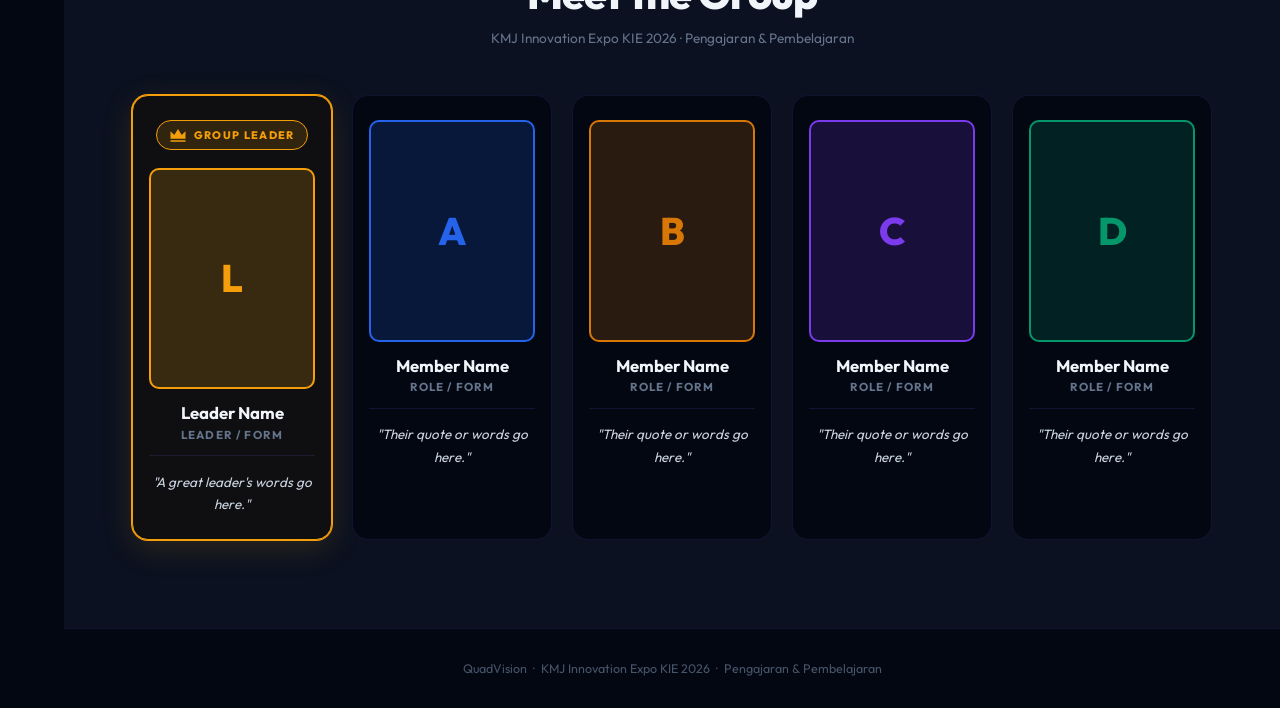
==== commit f93f645e: "Update index.html" ====
--- a/index.html
+++ b/index.html
@@ -5,7 +5,7 @@
   <meta charset="UTF-8" />
   <meta name="viewport" content="width=device-width, initial-scale=1.0" />
   <title>QuadVision – Completing the Square</title>
-  <link rel="icon" href="images/favicon.png" />
+  <link rel="icon" href="images/favicon.svg" />
   <link rel="preconnect" href="https://fonts.googleapis.com" />
   <link rel="preconnect" href="https://fonts.gstatic.com" crossorigin />
   <link href="https://fonts.googleapis.com/css2?family=Outfit:wght@300;400;500;600;700;800&family=JetBrains+Mono:wght@400;600&display=swap" rel="stylesheet" />
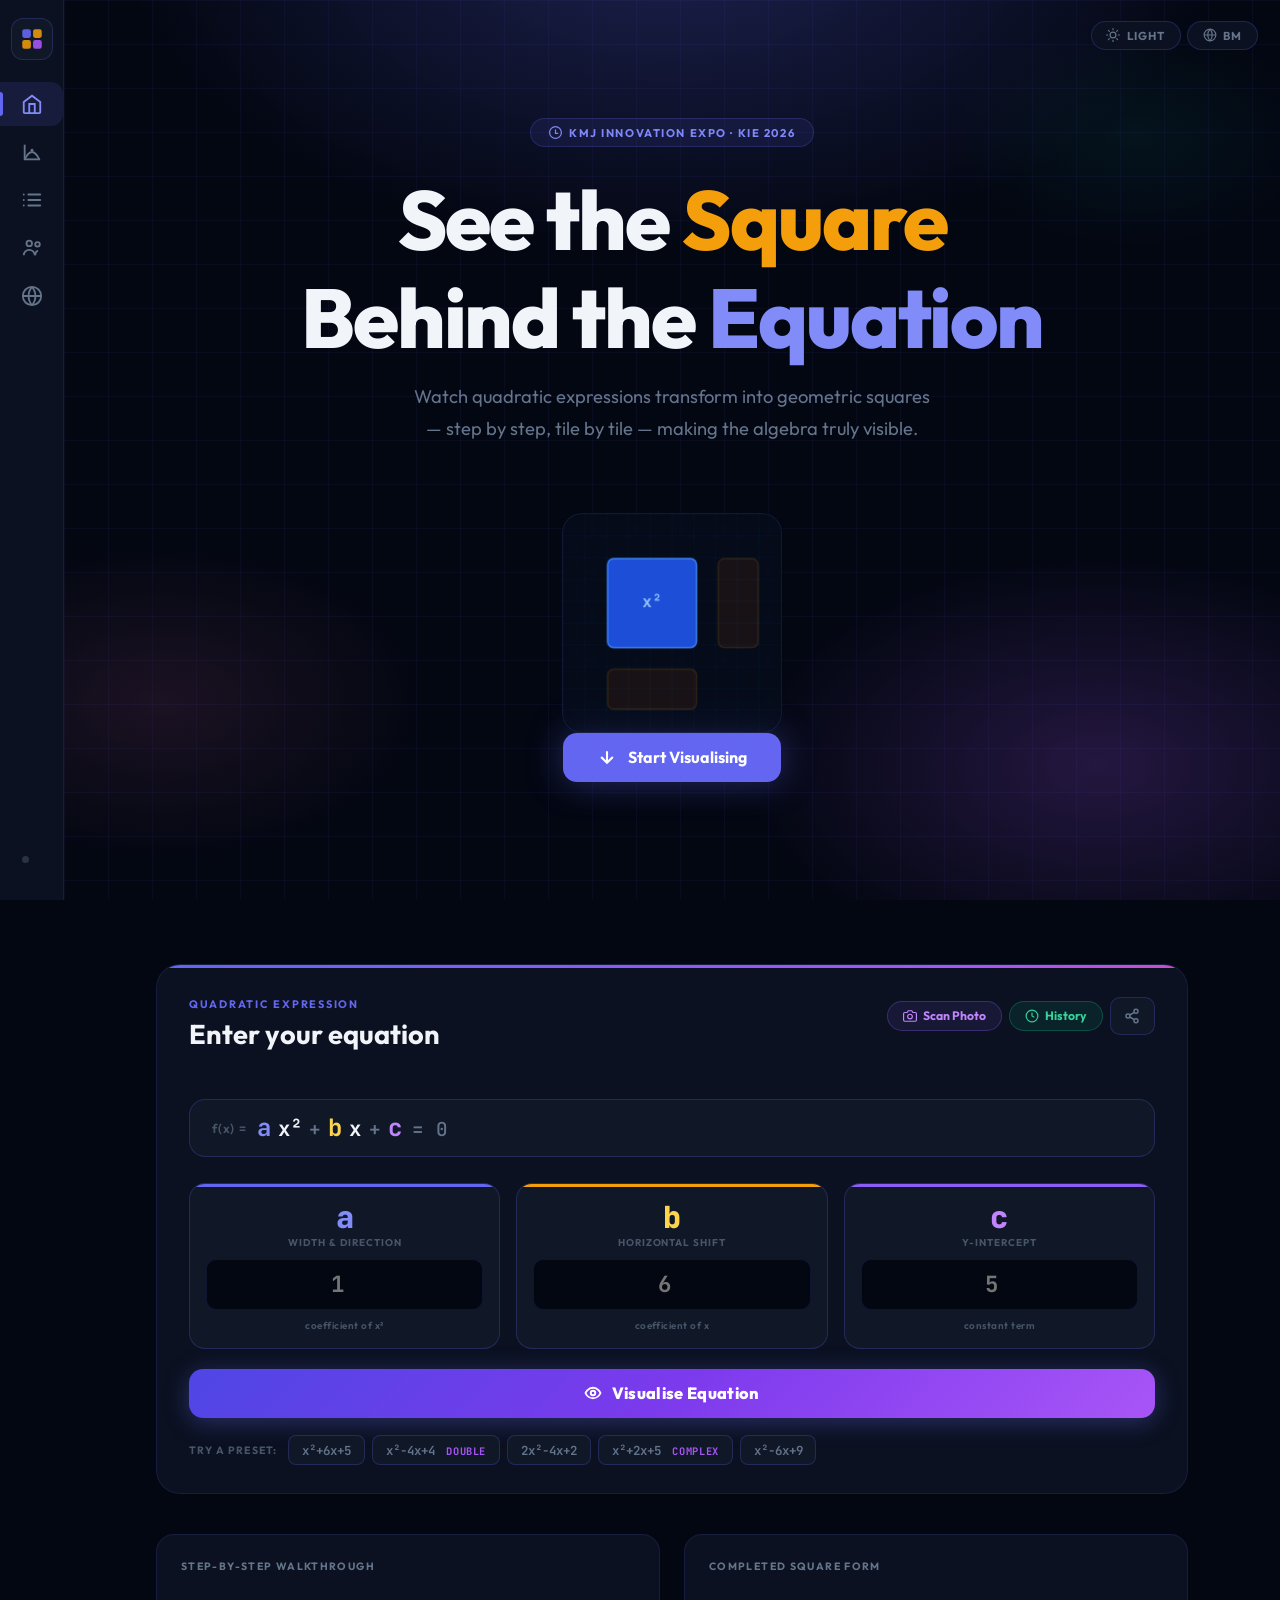
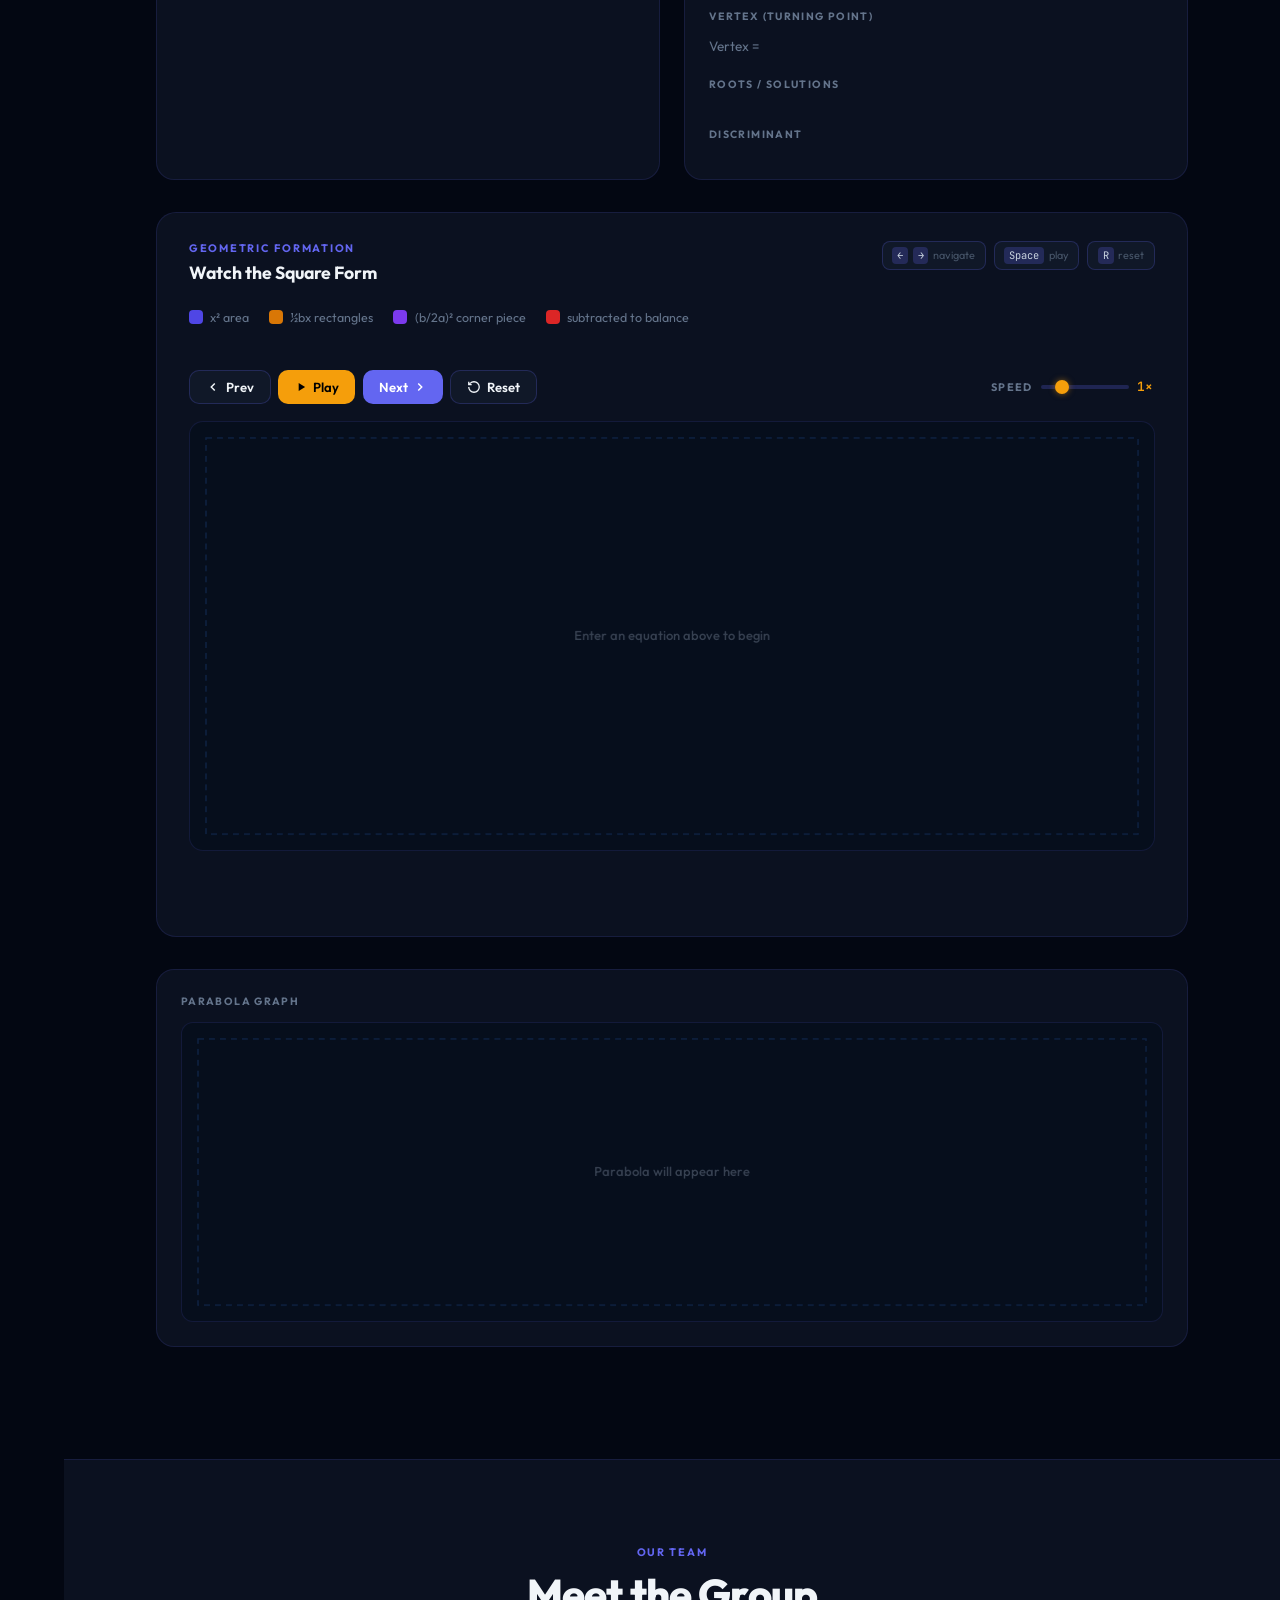
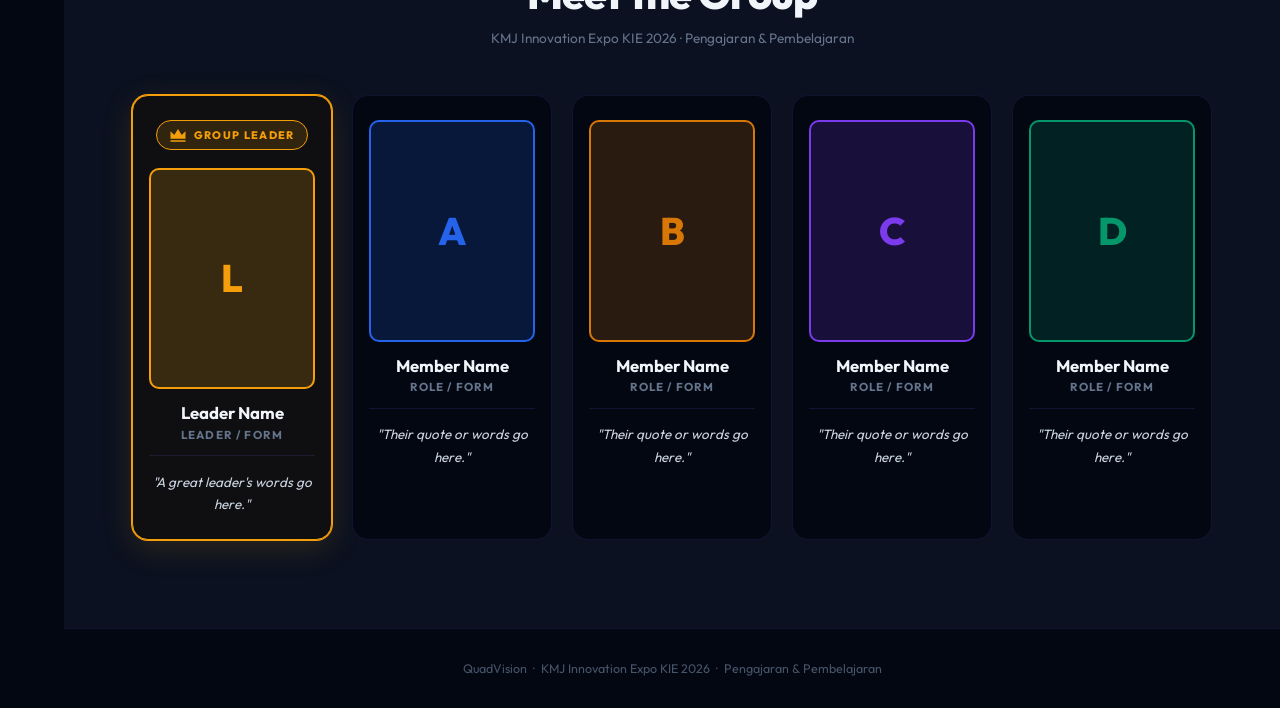
==== commit e53b617b: "Update index.html" ====
--- a/index.html
+++ b/index.html
@@ -5,7 +5,7 @@
   <meta charset="UTF-8" />
   <meta name="viewport" content="width=device-width, initial-scale=1.0" />
   <title>QuadVision – Completing the Square</title>
-  <link rel="icon" href="images/favicon.svg" />
+  <link rel="icon" href="favicon.svg" />
   <link rel="preconnect" href="https://fonts.googleapis.com" />
   <link rel="preconnect" href="https://fonts.gstatic.com" crossorigin />
   <link href="https://fonts.googleapis.com/css2?family=Outfit:wght@300;400;500;600;700;800&family=JetBrains+Mono:wght@400;600&display=swap" rel="stylesheet" />
